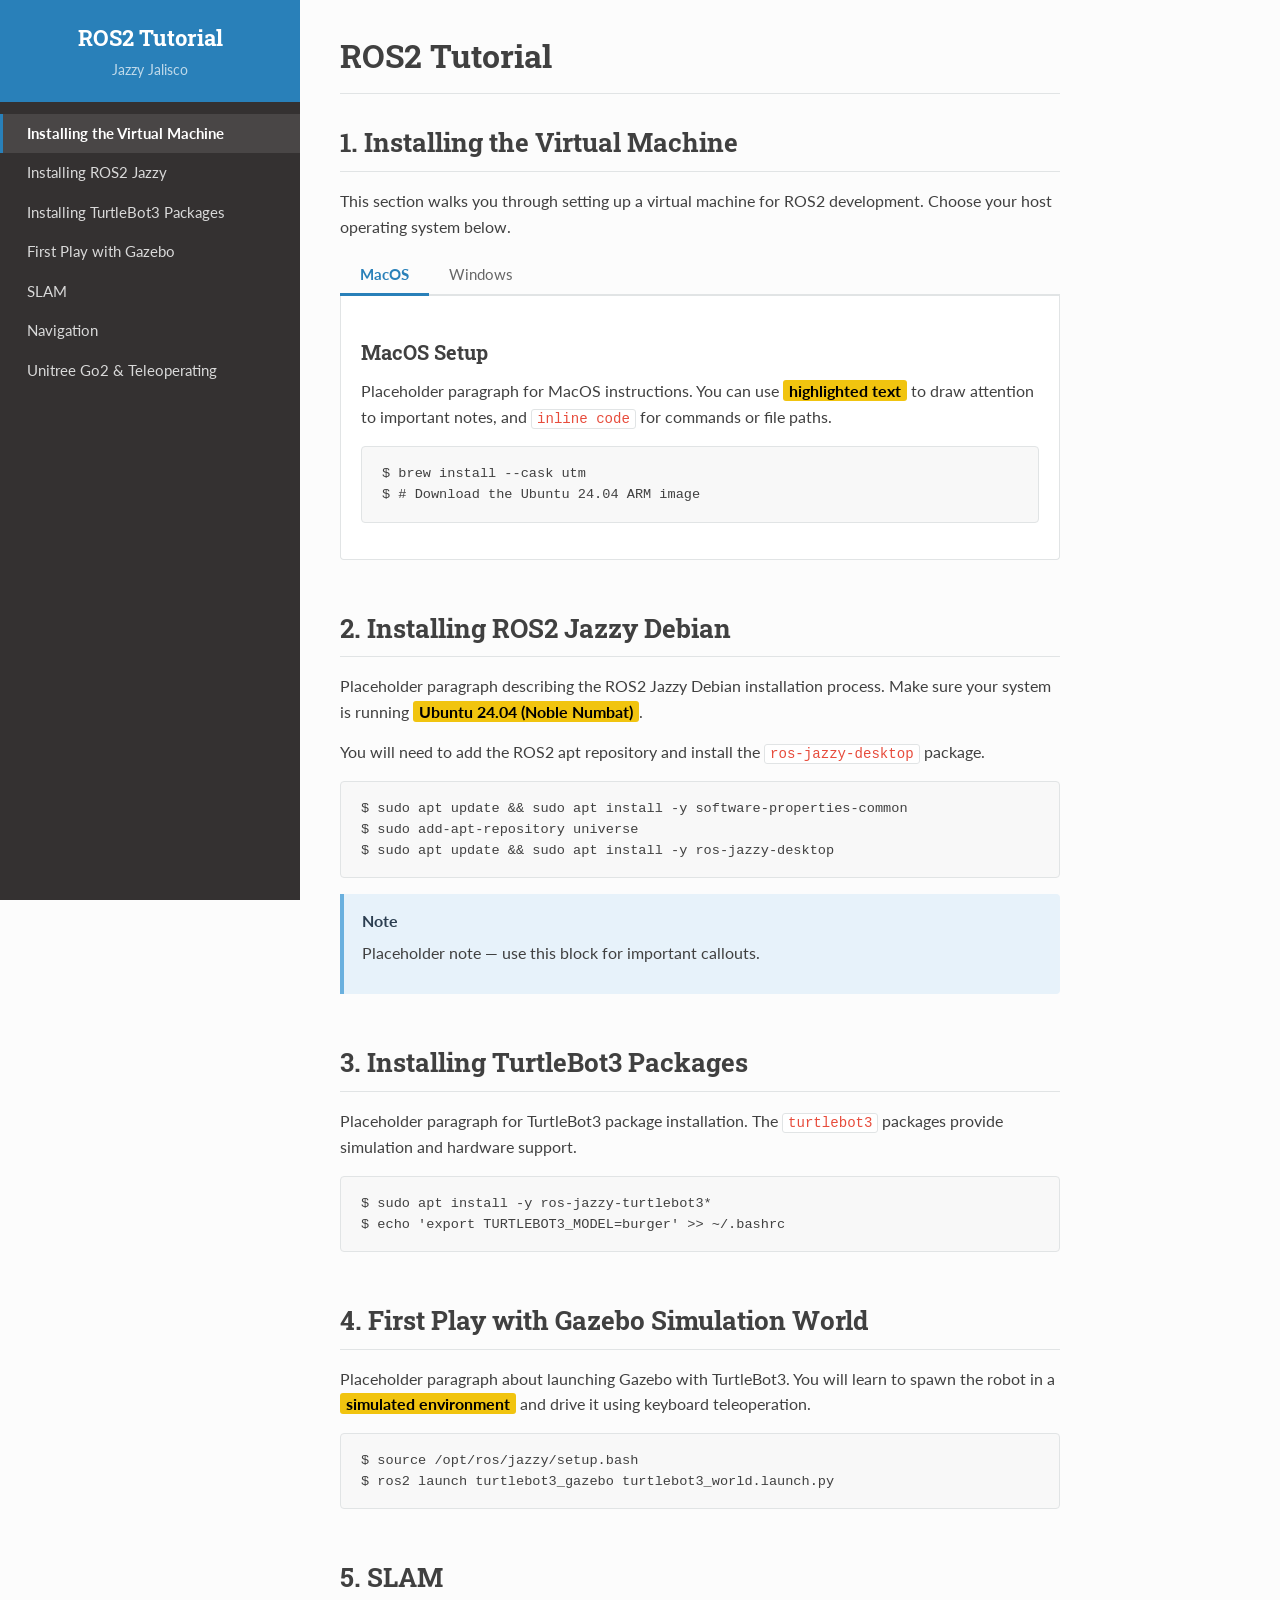
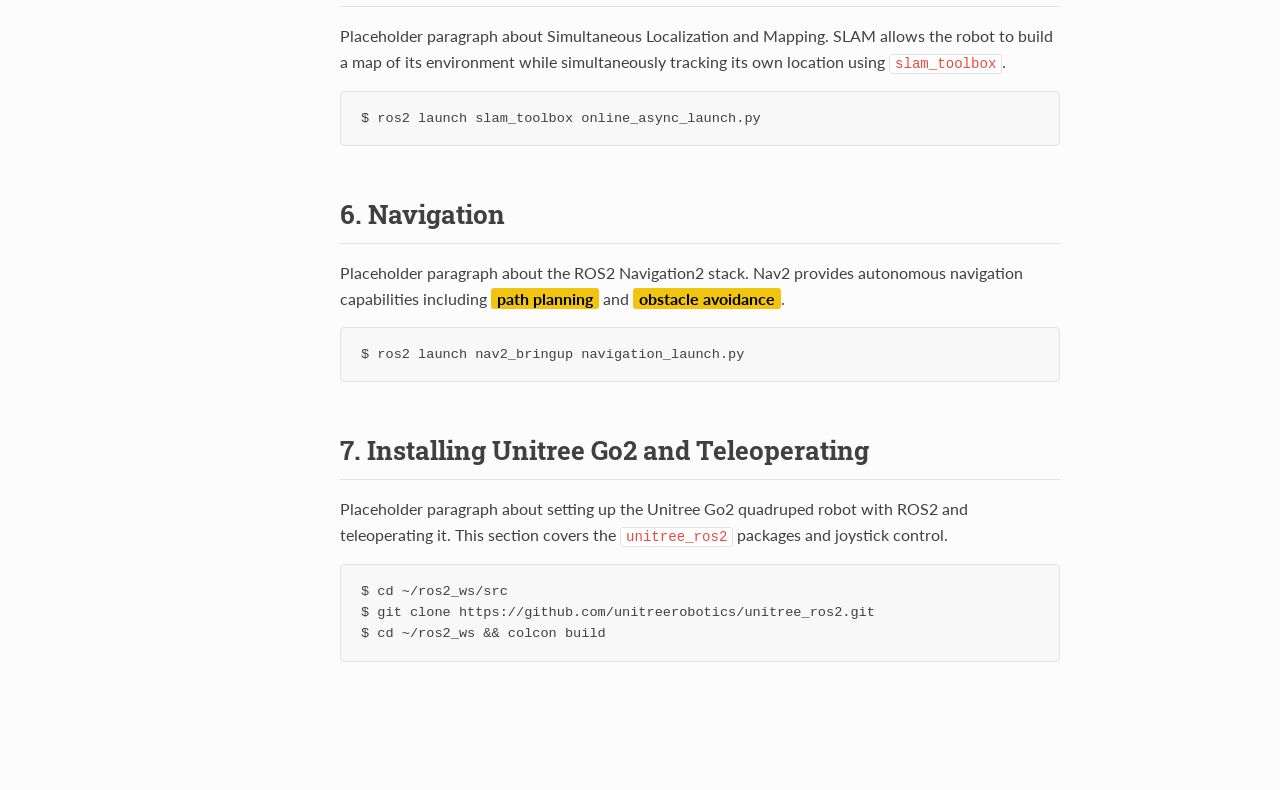
==== index.html @ e587df58 "Add ROS2 tutorial HTML template with RTD theme Standalone GitHub Pages site replicating the Sphinx R" ====
<!DOCTYPE html>
<html lang="en">
<head>
<meta charset="utf-8">
<meta name="viewport" content="width=device-width, initial-scale=1.0">
<title>ROS2 Tutorial</title>
<link href="https://fonts.googleapis.com/css2?family=Lato:wght@400;700&family=Roboto+Slab:wght@400;700&display=swap" rel="stylesheet">
<style>
/* ── Reset ── */
*, *::before, *::after { box-sizing: border-box; margin: 0; padding: 0; }

/* ── Root variables ── */
:root {
  --sidebar-width: 300px;
  --sidebar-bg: #343131;
  --nav-header-bg: #2980b9;
  --content-bg: #fcfcfc;
  --text-color: #404040;
  --heading-color: #404040;
  --link-color: #2980b9;
  --link-hover: #3091d1;
  --inline-code-color: #e74c3c;
  --code-bg: #f8f8f8;
  --code-border: #e1e4e5;
  --highlight-bg: #f1c40f;
  --highlight-text: #000;
  --admonition-bg: #e7f2fa;
  --admonition-border: #6ab0de;
  --tab-active: #2980b9;
  --tab-inactive-bg: #e0e0e0;
  --font-body: 'Lato', sans-serif;
  --font-heading: 'Roboto Slab', serif;
}

body {
  font-family: var(--font-body);
  font-size: 16px;
  line-height: 1.6;
  color: var(--text-color);
  background: var(--content-bg);
}

/* ── Sidebar ── */
.sidebar {
  position: fixed;
  top: 0;
  left: 0;
  width: var(--sidebar-width);
  height: 100vh;
  background: var(--sidebar-bg);
  overflow-y: auto;
  z-index: 100;
  transition: transform 0.3s ease;
}
.sidebar-header {
  background: var(--nav-header-bg);
  padding: 20px;
  text-align: center;
}
.sidebar-header h1 {
  font-family: var(--font-heading);
  font-size: 1.4em;
  color: #fff;
  margin: 0;
}
.sidebar-header p {
  color: rgba(255,255,255,0.7);
  font-size: 0.85em;
  margin-top: 4px;
}
.sidebar-nav {
  padding: 12px 0;
}
.sidebar-nav a {
  display: block;
  padding: 8px 24px;
  color: #d9d9d9;
  text-decoration: none;
  font-size: 0.92em;
  border-left: 3px solid transparent;
  transition: background 0.15s, border-color 0.15s;
}
.sidebar-nav a:hover {
  background: rgba(255,255,255,0.05);
  color: #fff;
}
.sidebar-nav a.active {
  background: rgba(255,255,255,0.1);
  border-left-color: var(--nav-header-bg);
  color: #fff;
  font-weight: 700;
}

/* ── Mobile hamburger ── */
.menu-toggle {
  display: none;
  position: fixed;
  top: 12px;
  left: 12px;
  z-index: 200;
  background: var(--nav-header-bg);
  color: #fff;
  border: none;
  border-radius: 4px;
  padding: 8px 12px;
  font-size: 1.2em;
  cursor: pointer;
}
.overlay {
  display: none;
  position: fixed;
  inset: 0;
  background: rgba(0,0,0,0.5);
  z-index: 90;
}

/* ── Main content ── */
.main {
  margin-left: var(--sidebar-width);
  max-width: 800px;
  padding: 30px 40px 80px;
}
.main > .page-title {
  font-family: var(--font-heading);
  font-size: 2em;
  color: var(--heading-color);
  border-bottom: 1px solid #e1e4e5;
  padding-bottom: 12px;
  margin-bottom: 28px;
}

/* ── Section ── */
.section {
  margin-bottom: 48px;
}
.section h2 {
  font-family: var(--font-heading);
  font-size: 1.6em;
  color: var(--heading-color);
  border-bottom: 1px solid #e1e4e5;
  padding-bottom: 8px;
  margin-bottom: 16px;
}
.section h3 {
  font-family: var(--font-heading);
  font-size: 1.25em;
  color: var(--heading-color);
  margin: 20px 0 10px;
}
.section p {
  margin-bottom: 14px;
}

/* ── Inline code ── */
code {
  background: #fff;
  border: 1px solid var(--code-border);
  border-radius: 3px;
  padding: 1px 5px;
  font-size: 0.88em;
  color: var(--inline-code-color);
  font-family: 'SFMono-Regular', Consolas, 'Liberation Mono', Menlo, monospace;
}

/* ── Inline highlight ── */
.highlight-text {
  background: var(--highlight-bg);
  color: var(--highlight-text);
  padding: 1px 6px;
  border-radius: 3px;
  font-weight: 700;
}

/* ── Code block ── */
.code-block-wrapper {
  position: relative;
  margin: 16px 0;
}
.code-block-wrapper pre {
  background: var(--code-bg);
  border: 1px solid var(--code-border);
  border-radius: 4px;
  padding: 16px 20px;
  overflow-x: auto;
  font-family: 'SFMono-Regular', Consolas, 'Liberation Mono', Menlo, monospace;
  font-size: 0.85em;
  line-height: 1.55;
  color: var(--text-color);
}
.code-block-wrapper pre code {
  background: none;
  border: none;
  padding: 0;
  color: inherit;
  font-size: inherit;
}
.copy-btn {
  position: absolute;
  top: 8px;
  right: 8px;
  background: #e1e4e5;
  border: none;
  border-radius: 3px;
  padding: 4px 10px;
  font-size: 0.78em;
  color: #555;
  cursor: pointer;
  opacity: 0;
  transition: opacity 0.2s;
}
.code-block-wrapper:hover .copy-btn {
  opacity: 1;
}
.copy-btn:hover {
  background: #d1d4d5;
}
.copy-btn.copied {
  background: #27ae60;
  color: #fff;
}

/* ── Tabs (Section 1) ── */
.tabs {
  margin: 16px 0;
}
.tab-buttons {
  display: flex;
  border-bottom: 2px solid #e1e4e5;
  margin-bottom: 0;
}
.tab-btn {
  padding: 10px 20px;
  border: none;
  background: none;
  font-family: var(--font-body);
  font-size: 0.95em;
  color: #666;
  cursor: pointer;
  border-bottom: 3px solid transparent;
  margin-bottom: -2px;
  transition: color 0.15s, border-color 0.15s;
}
.tab-btn:hover {
  color: var(--text-color);
}
.tab-btn.active {
  color: var(--tab-active);
  border-bottom-color: var(--tab-active);
  font-weight: 700;
}
.tab-content {
  display: none;
  border: 1px solid #e1e4e5;
  border-top: none;
  padding: 20px;
  background: #fff;
  border-radius: 0 0 4px 4px;
}
.tab-content.active {
  display: block;
}

/* ── Admonition / Note ── */
.admonition {
  background: var(--admonition-bg);
  border-left: 4px solid var(--admonition-border);
  padding: 14px 18px;
  margin: 16px 0;
  border-radius: 0 4px 4px 0;
}
.admonition .admonition-title {
  font-weight: 700;
  margin-bottom: 6px;
  color: #2c3e50;
}

/* ── Links ── */
a {
  color: var(--link-color);
  text-decoration: none;
}
a:hover {
  color: var(--link-hover);
  text-decoration: underline;
}

/* ── Lists ── */
.section ul, .section ol {
  margin: 0 0 14px 24px;
}
.section li {
  margin-bottom: 6px;
}

/* ── Responsive ── */
@media (max-width: 768px) {
  .sidebar {
    transform: translateX(-100%);
  }
  .sidebar.open {
    transform: translateX(0);
  }
  .main {
    margin-left: 0;
    padding: 60px 20px 60px;
  }
  .menu-toggle {
    display: block;
  }
  .overlay.open {
    display: block;
  }
}
</style>
</head>
<body>

<!-- Mobile hamburger -->
<button class="menu-toggle" id="menuToggle" aria-label="Toggle navigation">&#9776;</button>
<div class="overlay" id="overlay"></div>

<!-- Sidebar -->
<nav class="sidebar" id="sidebar">
  <div class="sidebar-header">
    <h1>ROS2 Tutorial</h1>
    <p>Jazzy Jalisco</p>
  </div>
  <div class="sidebar-nav" id="sidebarNav">
    <a href="#installing-vm">Installing the Virtual Machine</a>
    <a href="#installing-ros2">Installing ROS2 Jazzy</a>
    <a href="#installing-turtlebot3">Installing TurtleBot3 Packages</a>
    <a href="#gazebo">First Play with Gazebo</a>
    <a href="#slam">SLAM</a>
    <a href="#navigation">Navigation</a>
    <a href="#unitree-go2">Unitree Go2 &amp; Teleoperating</a>
  </div>
</nav>

<!-- Main content -->
<div class="main">
  <h1 class="page-title">ROS2 Tutorial</h1>

  <!-- ════════════════════════════════════════════ -->
  <!-- Section 1: Installing the Virtual Machine    -->
  <!-- ════════════════════════════════════════════ -->
  <div class="section" id="installing-vm">
    <h2>1. Installing the Virtual Machine</h2>
    <p>
      This section walks you through setting up a virtual machine for ROS2 development.
      Choose your host operating system below.
    </p>

    <div class="tabs">
      <div class="tab-buttons">
        <button class="tab-btn active" data-tab="macos">MacOS</button>
        <button class="tab-btn" data-tab="windows">Windows</button>
      </div>
      <div class="tab-content active" id="tab-macos">
        <h3>MacOS Setup</h3>
        <p>
          Placeholder paragraph for MacOS instructions. You can use
          <span class="highlight-text">highlighted text</span> to draw attention to important notes,
          and <code>inline code</code> for commands or file paths.
        </p>
        <div class="code-block-wrapper">
          <button class="copy-btn">Copy</button>
          <pre><code>$ brew install --cask utm
$ # Download the Ubuntu 24.04 ARM image</code></pre>
        </div>
      </div>
      <div class="tab-content" id="tab-windows">
        <h3>Windows Setup</h3>
        <p>
          Placeholder paragraph for Windows instructions. Use
          <span class="highlight-text">highlighted text</span> for key points,
          and <code>inline code</code> for paths like <code>C:\Users\</code>.
        </p>
        <div class="code-block-wrapper">
          <button class="copy-btn">Copy</button>
          <pre><code>$ wsl --install -d Ubuntu-24.04
$ # WSL will restart your machine</code></pre>
        </div>
      </div>
    </div>
  </div>

  <!-- ════════════════════════════════════════════ -->
  <!-- Section 2: Installing ROS2 Jazzy Debian      -->
  <!-- ════════════════════════════════════════════ -->
  <div class="section" id="installing-ros2">
    <h2>2. Installing ROS2 Jazzy Debian</h2>
    <p>
      Placeholder paragraph describing the ROS2 Jazzy Debian installation process.
      Make sure your system is running <span class="highlight-text">Ubuntu 24.04 (Noble Numbat)</span>.
    </p>
    <p>
      You will need to add the ROS2 apt repository and install the <code>ros-jazzy-desktop</code> package.
    </p>
    <div class="code-block-wrapper">
      <button class="copy-btn">Copy</button>
      <pre><code>$ sudo apt update &amp;&amp; sudo apt install -y software-properties-common
$ sudo add-apt-repository universe
$ sudo apt update &amp;&amp; sudo apt install -y ros-jazzy-desktop</code></pre>
    </div>
    <div class="admonition">
      <div class="admonition-title">Note</div>
      <p>Placeholder note — use this block for important callouts.</p>
    </div>
  </div>

  <!-- ════════════════════════════════════════════ -->
  <!-- Section 3: Installing TurtleBot3 Packages    -->
  <!-- ════════════════════════════════════════════ -->
  <div class="section" id="installing-turtlebot3">
    <h2>3. Installing TurtleBot3 Packages</h2>
    <p>
      Placeholder paragraph for TurtleBot3 package installation.
      The <code>turtlebot3</code> packages provide simulation and hardware support.
    </p>
    <div class="code-block-wrapper">
      <button class="copy-btn">Copy</button>
      <pre><code>$ sudo apt install -y ros-jazzy-turtlebot3*
$ echo 'export TURTLEBOT3_MODEL=burger' &gt;&gt; ~/.bashrc</code></pre>
    </div>
  </div>

  <!-- ════════════════════════════════════════════ -->
  <!-- Section 4: First Play with Gazebo            -->
  <!-- ════════════════════════════════════════════ -->
  <div class="section" id="gazebo">
    <h2>4. First Play with Gazebo Simulation World</h2>
    <p>
      Placeholder paragraph about launching Gazebo with TurtleBot3.
      You will learn to spawn the robot in a <span class="highlight-text">simulated environment</span>
      and drive it using keyboard teleoperation.
    </p>
    <div class="code-block-wrapper">
      <button class="copy-btn">Copy</button>
      <pre><code>$ source /opt/ros/jazzy/setup.bash
$ ros2 launch turtlebot3_gazebo turtlebot3_world.launch.py</code></pre>
    </div>
  </div>

  <!-- ════════════════════════════════════════════ -->
  <!-- Section 5: SLAM                              -->
  <!-- ════════════════════════════════════════════ -->
  <div class="section" id="slam">
    <h2>5. SLAM</h2>
    <p>
      Placeholder paragraph about Simultaneous Localization and Mapping.
      SLAM allows the robot to build a map of its environment while
      simultaneously tracking its own location using <code>slam_toolbox</code>.
    </p>
    <div class="code-block-wrapper">
      <button class="copy-btn">Copy</button>
      <pre><code>$ ros2 launch slam_toolbox online_async_launch.py</code></pre>
    </div>
  </div>

  <!-- ════════════════════════════════════════════ -->
  <!-- Section 6: Navigation                        -->
  <!-- ════════════════════════════════════════════ -->
  <div class="section" id="navigation">
    <h2>6. Navigation</h2>
    <p>
      Placeholder paragraph about the ROS2 Navigation2 stack.
      Nav2 provides autonomous navigation capabilities including
      <span class="highlight-text">path planning</span> and <span class="highlight-text">obstacle avoidance</span>.
    </p>
    <div class="code-block-wrapper">
      <button class="copy-btn">Copy</button>
      <pre><code>$ ros2 launch nav2_bringup navigation_launch.py</code></pre>
    </div>
  </div>

  <!-- ════════════════════════════════════════════ -->
  <!-- Section 7: Unitree Go2 & Teleoperating       -->
  <!-- ════════════════════════════════════════════ -->
  <div class="section" id="unitree-go2">
    <h2>7. Installing Unitree Go2 and Teleoperating</h2>
    <p>
      Placeholder paragraph about setting up the Unitree Go2 quadruped robot
      with ROS2 and teleoperating it. This section covers the
      <code>unitree_ros2</code> packages and joystick control.
    </p>
    <div class="code-block-wrapper">
      <button class="copy-btn">Copy</button>
      <pre><code>$ cd ~/ros2_ws/src
$ git clone https://github.com/unitreerobotics/unitree_ros2.git
$ cd ~/ros2_ws &amp;&amp; colcon build</code></pre>
    </div>
  </div>

</div><!-- /.main -->

<script>
// ── Tab switching ──
document.querySelectorAll('.tab-btn').forEach(btn => {
  btn.addEventListener('click', () => {
    const tabs = btn.closest('.tabs');
    tabs.querySelectorAll('.tab-btn').forEach(b => b.classList.remove('active'));
    tabs.querySelectorAll('.tab-content').forEach(c => c.classList.remove('active'));
    btn.classList.add('active');
    tabs.querySelector('#tab-' + btn.dataset.tab).classList.add('active');
  });
});

// ── Copy button (strips leading "$ ") ──
document.querySelectorAll('.copy-btn').forEach(btn => {
  btn.addEventListener('click', () => {
    const code = btn.nextElementSibling.textContent;
    const cleaned = code.split('\n').map(line => {
      return line.replace(/^\$\s?/, '');
    }).join('\n').trim();
    navigator.clipboard.writeText(cleaned).then(() => {
      btn.textContent = 'Copied!';
      btn.classList.add('copied');
      setTimeout(() => {
        btn.textContent = 'Copy';
        btn.classList.remove('copied');
      }, 2000);
    });
  });
});

// ── Mobile menu toggle ──
const menuToggle = document.getElementById('menuToggle');
const sidebar = document.getElementById('sidebar');
const overlay = document.getElementById('overlay');
menuToggle.addEventListener('click', () => {
  sidebar.classList.toggle('open');
  overlay.classList.toggle('open');
});
overlay.addEventListener('click', () => {
  sidebar.classList.remove('open');
  overlay.classList.remove('open');
});

// ── Active sidebar link on scroll ──
const sections = document.querySelectorAll('.section');
const navLinks = document.querySelectorAll('.sidebar-nav a');

const observer = new IntersectionObserver(entries => {
  entries.forEach(entry => {
    if (entry.isIntersecting) {
      navLinks.forEach(link => link.classList.remove('active'));
      const active = document.querySelector('.sidebar-nav a[href="#' + entry.target.id + '"]');
      if (active) active.classList.add('active');
    }
  });
}, { rootMargin: '-20% 0px -70% 0px' });

sections.forEach(s => observer.observe(s));
</script>
</body>
</html>
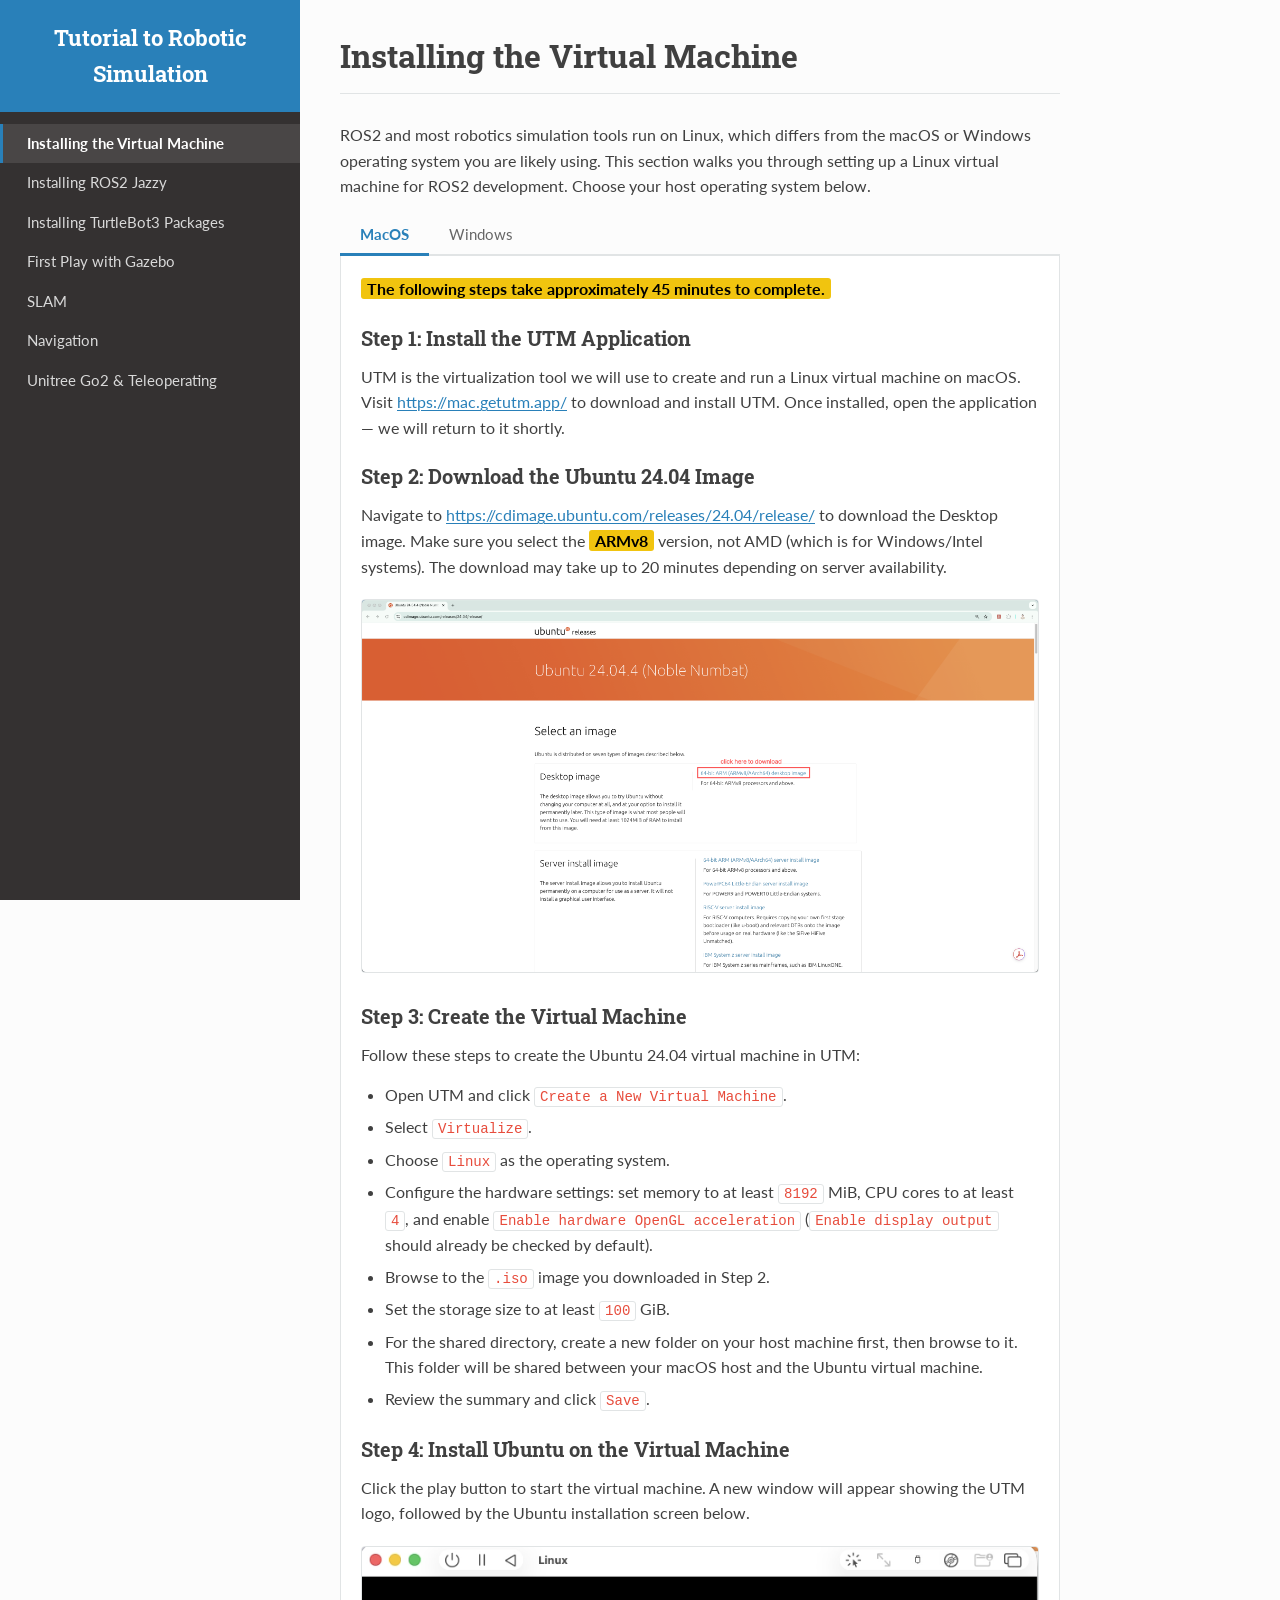
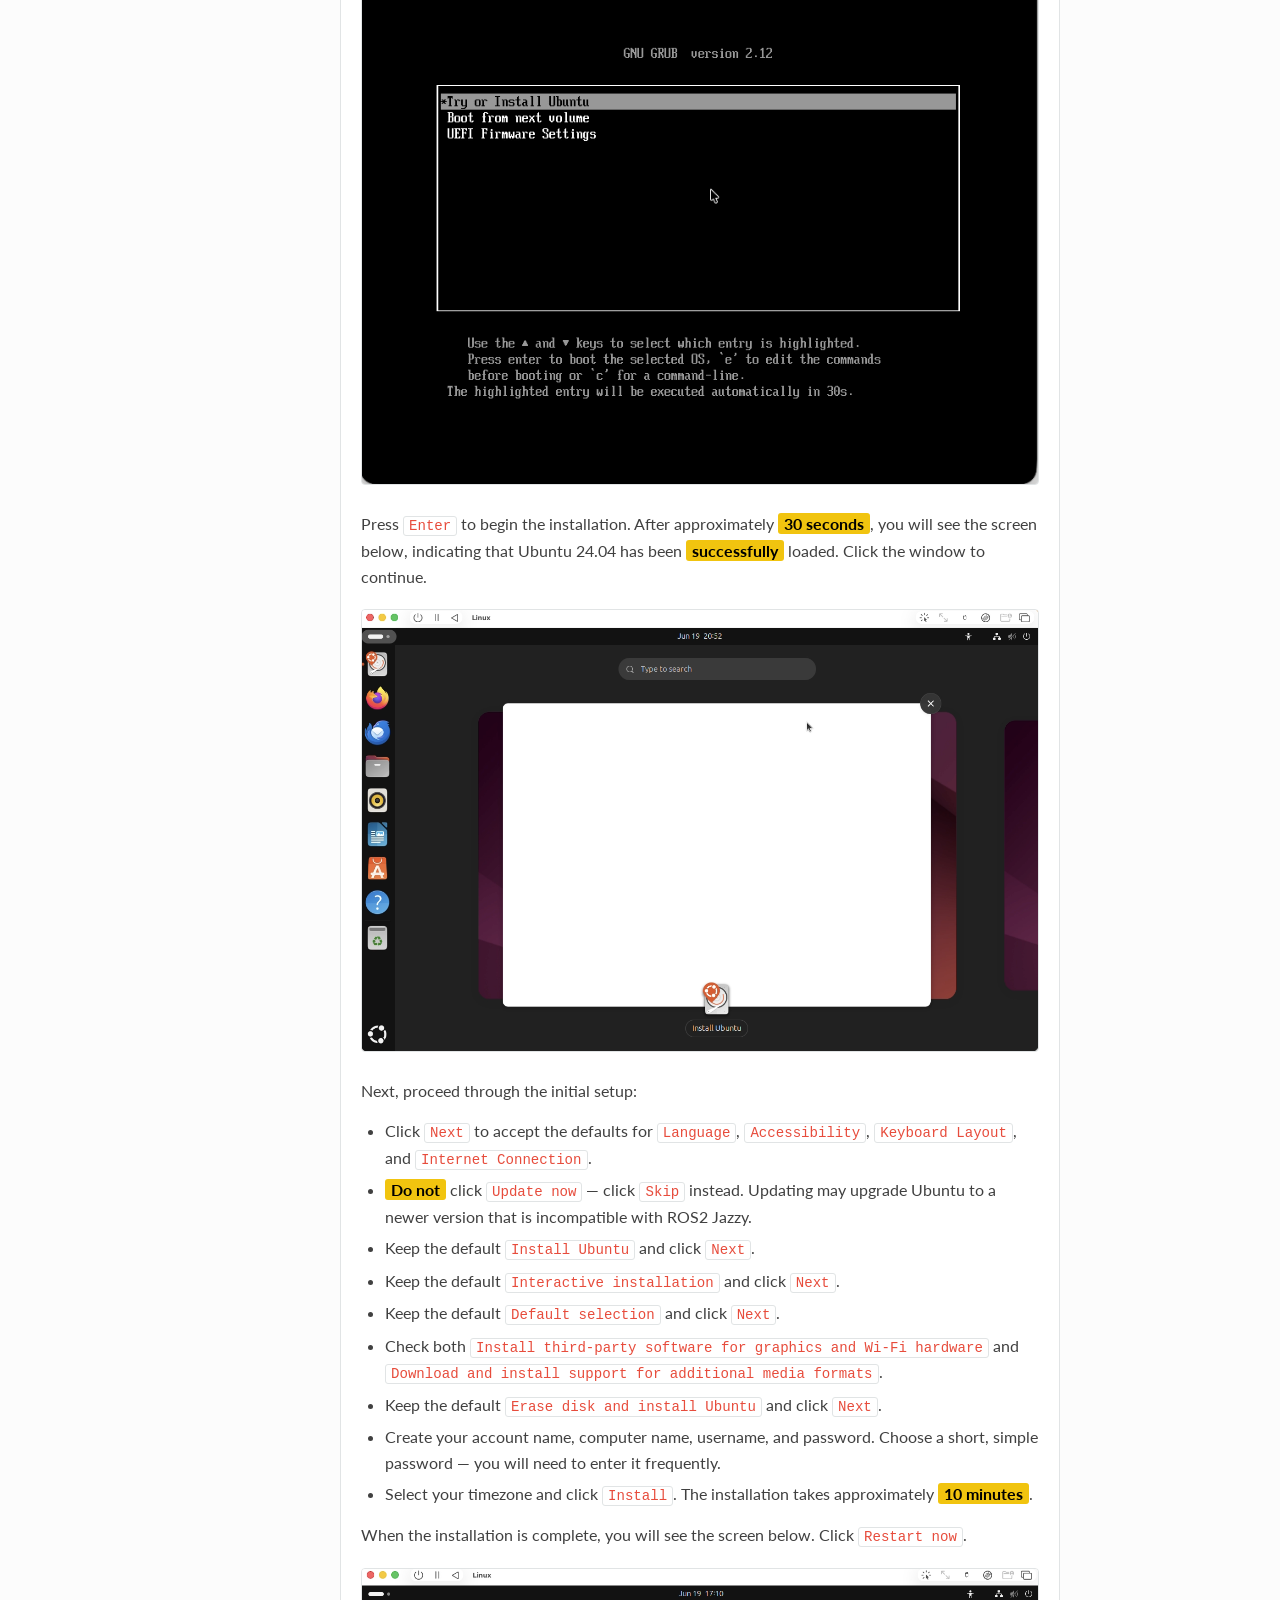
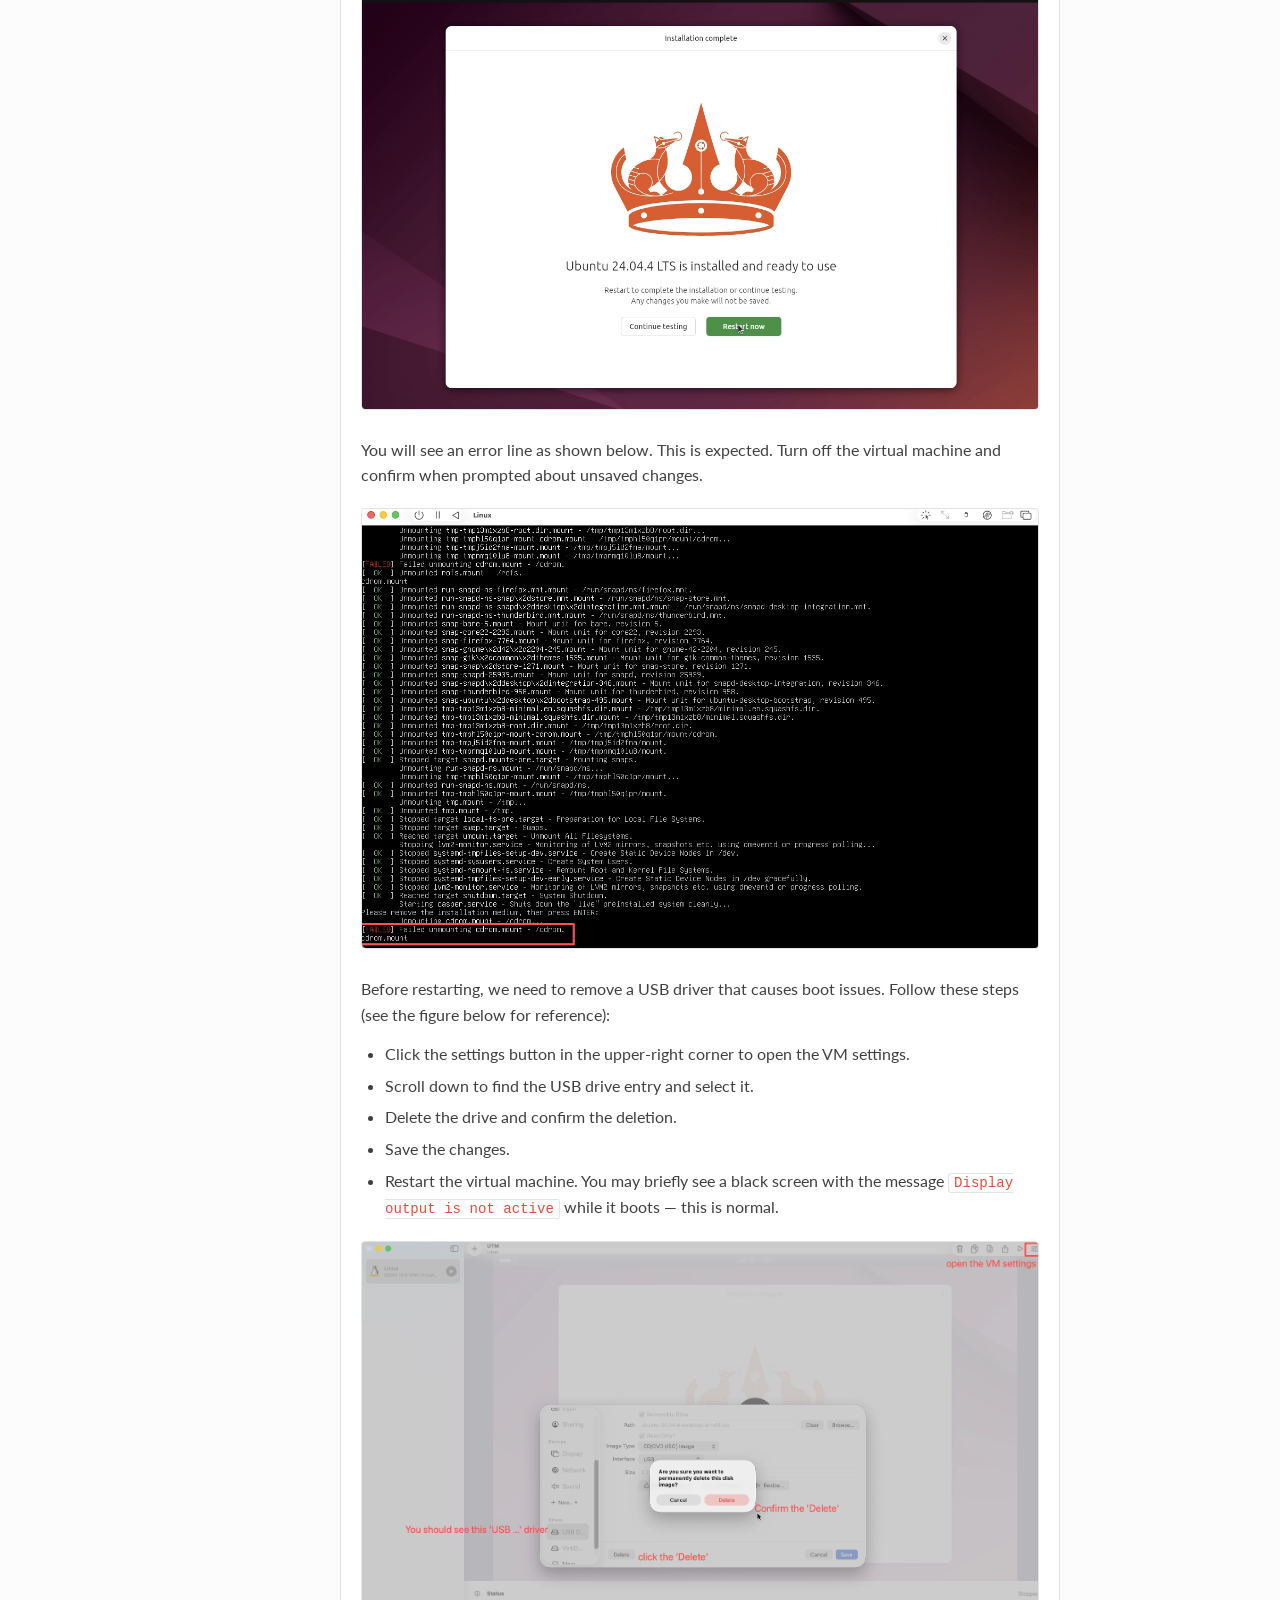
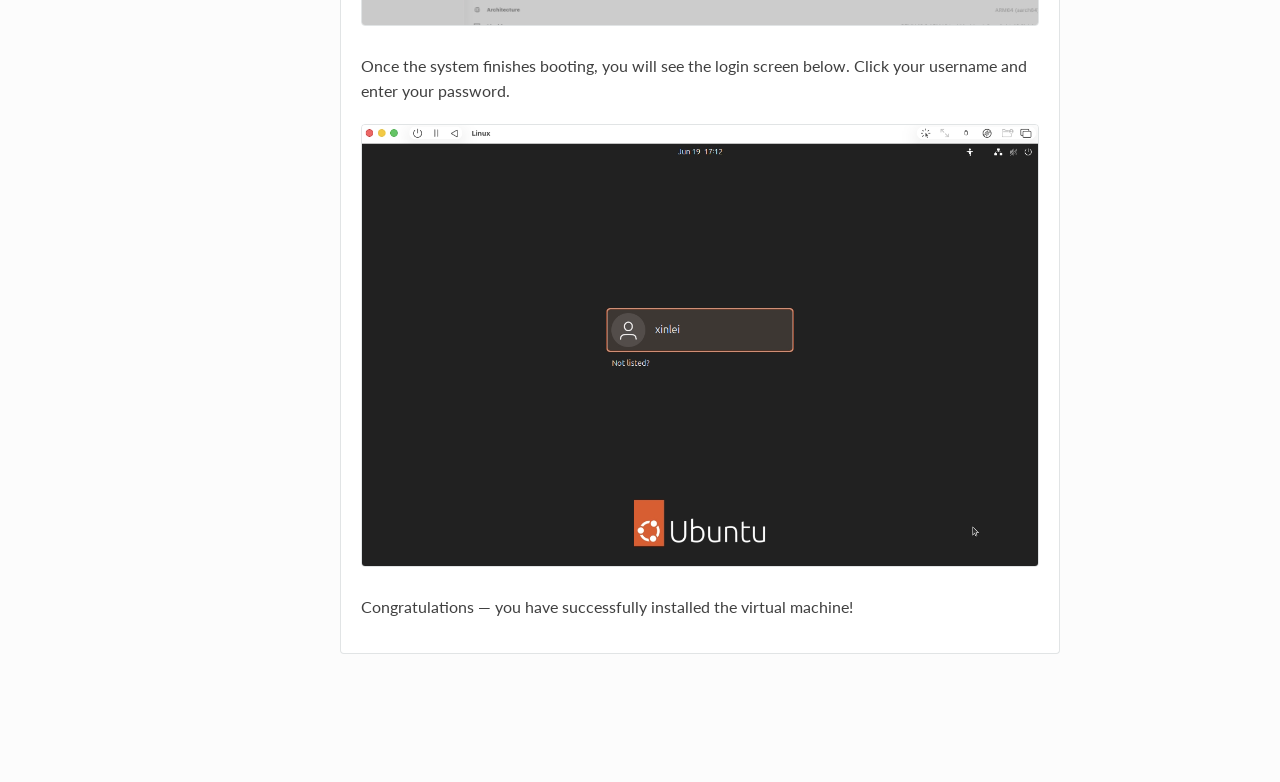
==== commit 6440701e: "Populate Section 1 MacOS tab with VM installation guide Add step-by-step Ubuntu 24.04 VM setup instr" ====
--- a/index.html
+++ b/index.html
@@ -3,7 +3,7 @@
 <head>
 <meta charset="utf-8">
 <meta name="viewport" content="width=device-width, initial-scale=1.0">
-<title>ROS2 Tutorial</title>
+<title>Tutorial to Robotic Simulation</title>
 <link href="https://fonts.googleapis.com/css2?family=Lato:wght@400;700&family=Roboto+Slab:wght@400;700&display=swap" rel="stylesheet">
 <style>
 /* ── Reset ── */
@@ -131,7 +131,11 @@
 
 /* ── Section ── */
 .section {
+  display: none;
   margin-bottom: 48px;
+}
+.section.active {
+  display: block;
 }
 .section h2 {
   font-family: var(--font-heading);
@@ -282,6 +286,34 @@
 a:hover {
   color: var(--link-hover);
   text-decoration: underline;
+}
+
+/* ── Inline link (clickable reference) ── */
+a.inline-link {
+  color: var(--link-color);
+  text-decoration: underline;
+  text-underline-offset: 2px;
+}
+a.inline-link:hover {
+  color: var(--link-hover);
+}
+
+/* ── Figure block ── */
+.figure {
+  margin: 20px 0;
+  text-align: center;
+}
+.figure img {
+  max-width: 100%;
+  height: auto;
+  border: 1px solid var(--code-border);
+  border-radius: 4px;
+}
+.figure .caption {
+  margin-top: 8px;
+  font-size: 0.9em;
+  color: #666;
+  font-style: italic;
 }
 
 /* ── Lists ── */
@@ -322,11 +354,11 @@
 <!-- Sidebar -->
 <nav class="sidebar" id="sidebar">
   <div class="sidebar-header">
-    <h1>ROS2 Tutorial</h1>
-    <p>Jazzy Jalisco</p>
+    <h1>Tutorial to Robotic Simulation</h1>
+    <!-- <p>Jazzy Jalisco</p> -->
   </div>
   <div class="sidebar-nav" id="sidebarNav">
-    <a href="#installing-vm">Installing the Virtual Machine</a>
+    <a href="#installing-vm" class="active">Installing the Virtual Machine</a>
     <a href="#installing-ros2">Installing ROS2 Jazzy</a>
     <a href="#installing-turtlebot3">Installing TurtleBot3 Packages</a>
     <a href="#gazebo">First Play with Gazebo</a>
@@ -338,16 +370,14 @@
 
 <!-- Main content -->
 <div class="main">
-  <h1 class="page-title">ROS2 Tutorial</h1>
+  <h1 class="page-title">Installing the Virtual Machine</h1>
 
   <!-- ════════════════════════════════════════════ -->
   <!-- Section 1: Installing the Virtual Machine    -->
   <!-- ════════════════════════════════════════════ -->
-  <div class="section" id="installing-vm">
-    <h2>1. Installing the Virtual Machine</h2>
-    <p>
-      This section walks you through setting up a virtual machine for ROS2 development.
-      Choose your host operating system below.
+  <div class="section active" id="installing-vm">
+    <p>
+      ROS2 and most robotics simulation tools run on Linux, which differs from the macOS or Windows operating system you are likely using. This section walks you through setting up a Linux virtual machine for ROS2 development. Choose your host operating system below.
     </p>
 
     <div class="tabs">
@@ -356,17 +386,95 @@
         <button class="tab-btn" data-tab="windows">Windows</button>
       </div>
       <div class="tab-content active" id="tab-macos">
-        <h3>MacOS Setup</h3>
-        <p>
-          Placeholder paragraph for MacOS instructions. You can use
-          <span class="highlight-text">highlighted text</span> to draw attention to important notes,
-          and <code>inline code</code> for commands or file paths.
-        </p>
-        <div class="code-block-wrapper">
-          <button class="copy-btn">Copy</button>
-          <pre><code>$ brew install --cask utm
-$ # Download the Ubuntu 24.04 ARM image</code></pre>
-        </div>
+        <p><span class="highlight-text">The following steps take approximately 45 minutes to complete.</span></p>
+        <h3>Step 1: Install the UTM Application</h3>
+        <p>
+          UTM is the virtualization tool we will use to create and run a Linux virtual machine on macOS. Visit <a class="inline-link" href="https://mac.getutm.app/" target="_blank">https://mac.getutm.app/</a> to download and install UTM. Once installed, open the application — we will return to it shortly.
+        </p>
+        <h3>Step 2: Download the Ubuntu 24.04 Image</h3>
+        <p>
+          Navigate to <a class="inline-link" href="https://cdimage.ubuntu.com/releases/24.04/release/" target="_blank">https://cdimage.ubuntu.com/releases/24.04/release/</a> to download the Desktop image. Make sure you select the <span class="highlight-text">ARMv8</span> version, not AMD (which is for Windows/Intel systems). The download may take up to 20 minutes depending on server availability.
+        </p>
+        <div class="figure">
+          <img src="Figures/Mac_Ubuntu2404.png">
+          <!-- <div class="caption">Figure 1: Ubuntu 24.04 running on MacOS via UTM</div> -->
+        </div>
+        <h3>Step 3: Create the Virtual Machine</h3>
+        <p>
+          Follow these steps to create the Ubuntu 24.04 virtual machine in UTM:
+        </p>
+        <ul>
+          <li>Open UTM and click <code>Create a New Virtual Machine</code>.</li>
+          <li>Select <code>Virtualize</code>.</li>
+          <li>Choose <code>Linux</code> as the operating system.</li>
+          <li>Configure the hardware settings: set memory to at least <code>8192</code> MiB, CPU cores to at least <code>4</code>, and enable <code>Enable hardware OpenGL acceleration</code> (<code>Enable display output</code> should already be checked by default).</li>
+          <li>Browse to the <code>.iso</code> image you downloaded in Step 2.</li>
+          <li>Set the storage size to at least <code>100</code> GiB.</li>
+          <li>For the shared directory, create a new folder on your host machine first, then browse to it. This folder will be shared between your macOS host and the Ubuntu virtual machine.</li>
+          <li>Review the summary and click <code>Save</code>.</li>
+        </ul>
+        <h3>Step 4: Install Ubuntu on the Virtual Machine</h3>
+        <p>
+            Click the play button to start the virtual machine. A new window will appear showing the UTM logo, followed by the Ubuntu installation screen below.
+        </p>
+        <div class="figure">
+          <img src="Figures/Ubuntu2.png">
+        </div>
+        <p>
+            Press <code>Enter</code> to begin the installation. After approximately <span class="highlight-text">30 seconds</span>, you will see the screen below, indicating that Ubuntu 24.04 has been <span class="highlight-text">successfully</span> loaded. Click the window to continue.
+        </p>
+        <div class="figure">
+          <img src="Figures/Ubuntu3.png">
+        </div>
+        <p>
+            Next, proceed through the initial setup:
+        </p>
+        <ul>
+          <li>Click <code>Next</code> to accept the defaults for <code>Language</code>, <code>Accessibility</code>, <code>Keyboard Layout</code>, and <code>Internet Connection</code>.</li>
+          <li><span class="highlight-text">Do not</span> click <code>Update now</code> — click <code>Skip</code> instead. Updating may upgrade Ubuntu to a newer version that is incompatible with ROS2 Jazzy.</li>
+          <li>Keep the default <code>Install Ubuntu</code> and click <code>Next</code>.</li>
+          <li>Keep the default <code>Interactive installation</code> and click <code>Next</code>.</li>
+          <li>Keep the default <code>Default selection</code> and click <code>Next</code>.</li>
+          <li>Check both <code>Install third-party software for graphics and Wi-Fi hardware</code> and <code>Download and install support for additional media formats</code>.</li>
+          <li>Keep the default <code>Erase disk and install Ubuntu</code> and click <code>Next</code>.</li>
+          <li>Create your account name, computer name, username, and password. Choose a short, simple password — you will need to enter it frequently.</li>
+          <li>Select your timezone and click <code>Install</code>. The installation takes approximately <span class="highlight-text">10 minutes</span>.</li>
+        </ul>
+        <p>
+            When the installation is complete, you will see the screen below. Click <code>Restart now</code>.
+        </p>
+        <div class="figure">
+          <img src="Figures/Ubuntu4.png">
+          <!-- <div class="caption">Figure 1: Ubuntu 24.04 running on MacOS via UTM</div> -->
+        </div>
+        <p>
+            You will see an error line as shown below. This is expected. Turn off the virtual machine and confirm when prompted about unsaved changes.
+        </p>
+        <div class="figure">
+          <img src="Figures/Ubuntu5.png">
+        </div>
+        <p>
+            Before restarting, we need to remove a USB driver that causes boot issues. Follow these steps (see the figure below for reference):
+        </p>
+        <ul>
+          <li>Click the settings button in the upper-right corner to open the VM settings.</li>
+          <li>Scroll down to find the USB drive entry and select it.</li>
+          <li>Delete the drive and confirm the deletion.</li>
+          <li>Save the changes.</li>
+          <li>Restart the virtual machine. You may briefly see a black screen with the message <code>Display output is not active</code> while it boots — this is normal.</li>
+        </ul>
+        <div class="figure">
+          <img src="Figures/Ubuntu6.png">
+        </div>
+        <p>
+            Once the system finishes booting, you will see the login screen below. Click your username and enter your password.
+        </p>
+        <div class="figure">
+          <img src="Figures/Ubuntu7.png">
+        </div>
+        <p>
+          Congratulations — you have successfully installed the virtual machine!
+        </p>
       </div>
       <div class="tab-content" id="tab-windows">
         <h3>Windows Setup</h3>
@@ -536,21 +644,28 @@
   overlay.classList.remove('open');
 });
 
-// ── Active sidebar link on scroll ──
+// ── Section switching via sidebar ──
 const sections = document.querySelectorAll('.section');
 const navLinks = document.querySelectorAll('.sidebar-nav a');
 
-const observer = new IntersectionObserver(entries => {
-  entries.forEach(entry => {
-    if (entry.isIntersecting) {
-      navLinks.forEach(link => link.classList.remove('active'));
-      const active = document.querySelector('.sidebar-nav a[href="#' + entry.target.id + '"]');
-      if (active) active.classList.add('active');
-    }
+function showSection(id) {
+  sections.forEach(s => s.classList.remove('active'));
+  navLinks.forEach(a => a.classList.remove('active'));
+  const target = document.getElementById(id);
+  const link = document.querySelector('.sidebar-nav a[href="#' + id + '"]');
+  if (target) target.classList.add('active');
+  if (link) link.classList.add('active');
+  window.scrollTo(0, 0);
+}
+
+navLinks.forEach(link => {
+  link.addEventListener('click', e => {
+    e.preventDefault();
+    showSection(link.getAttribute('href').slice(1));
+    sidebar.classList.remove('open');
+    overlay.classList.remove('open');
   });
-}, { rootMargin: '-20% 0px -70% 0px' });
-
-sections.forEach(s => observer.observe(s));
+});
 </script>
 </body>
 </html>
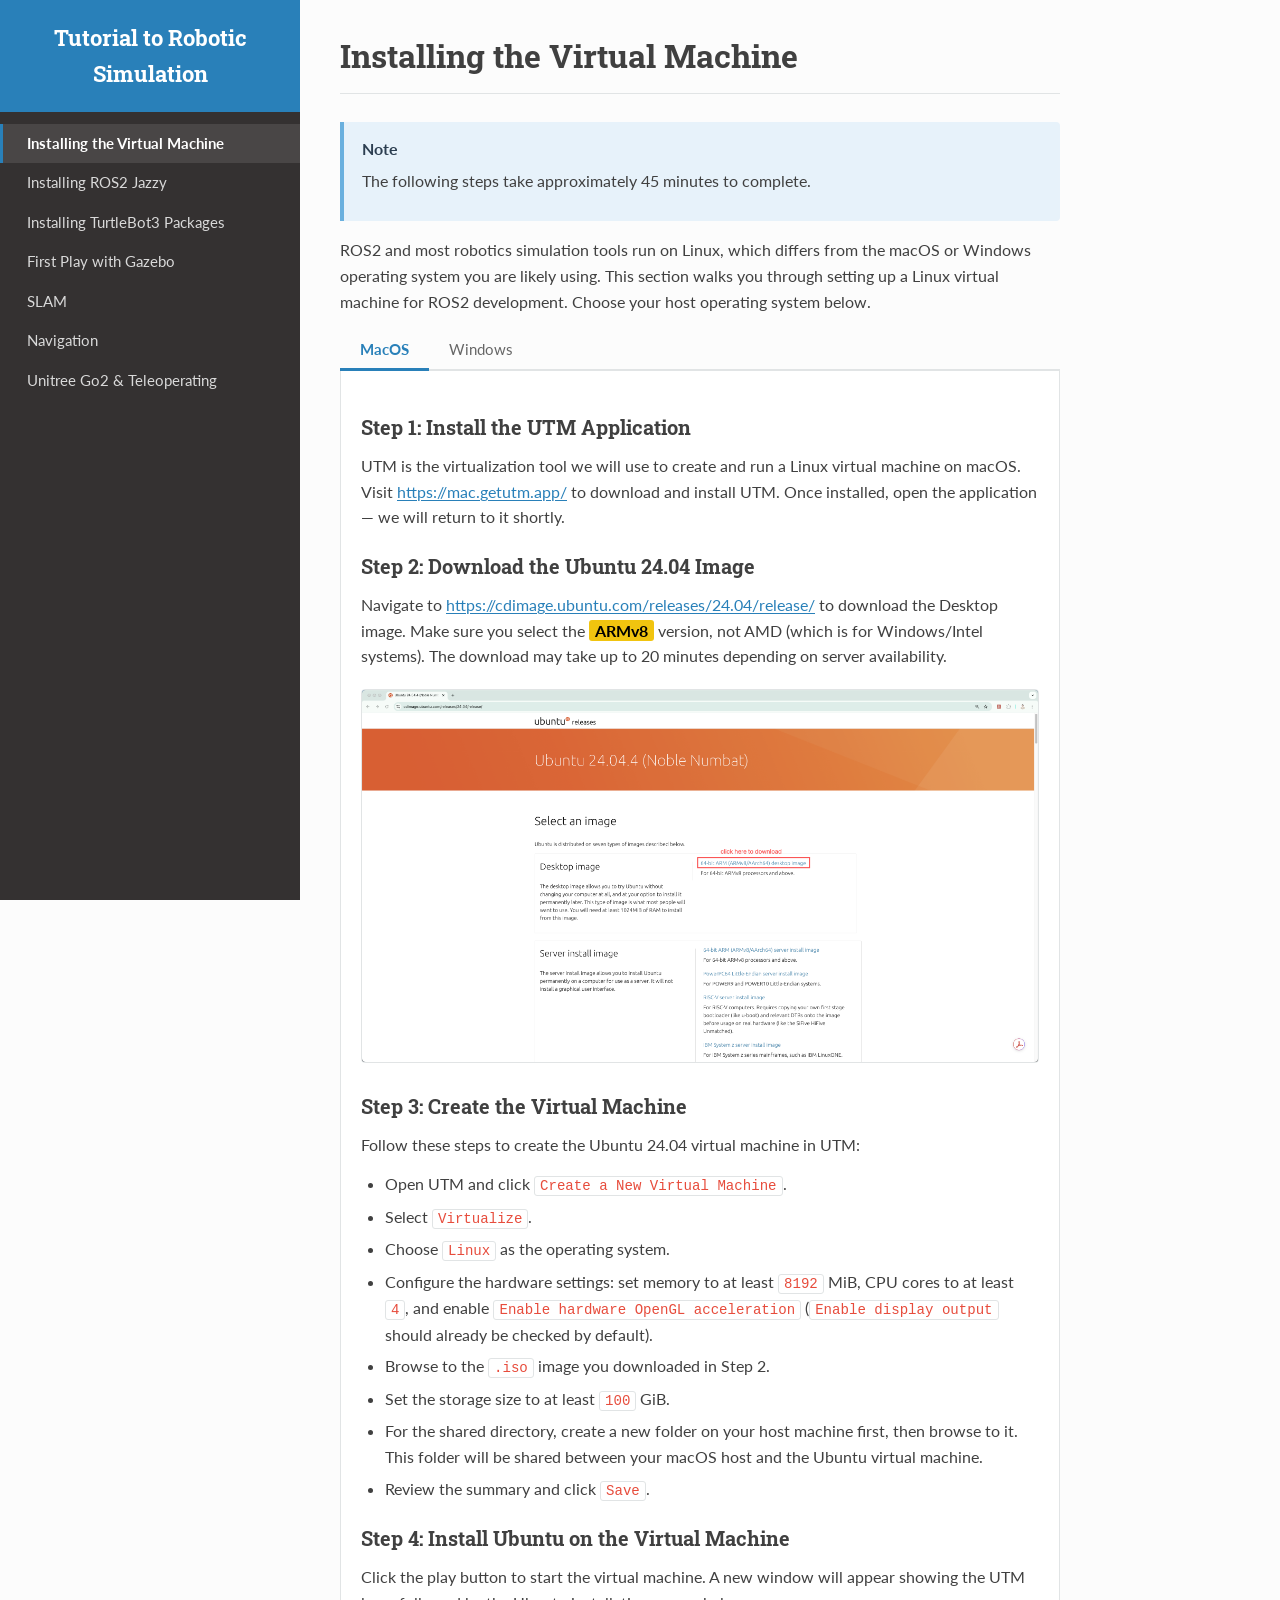
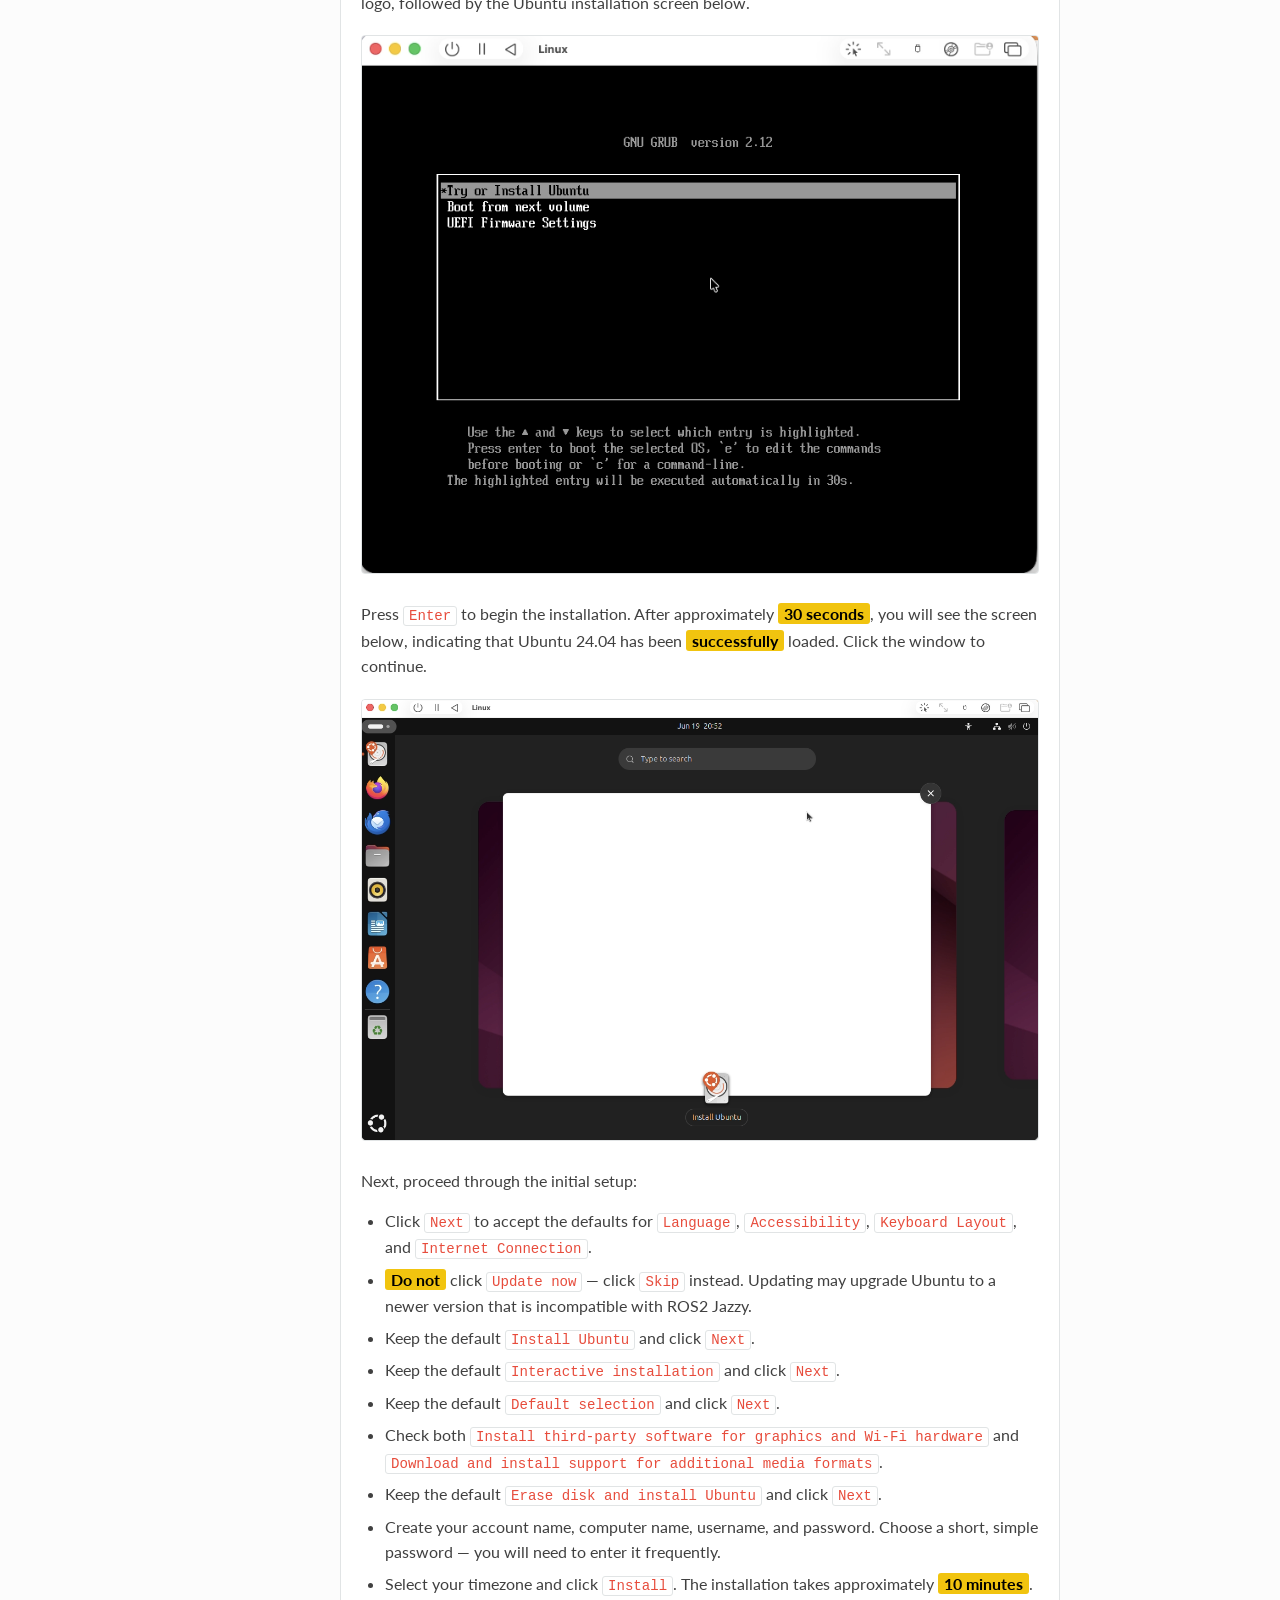
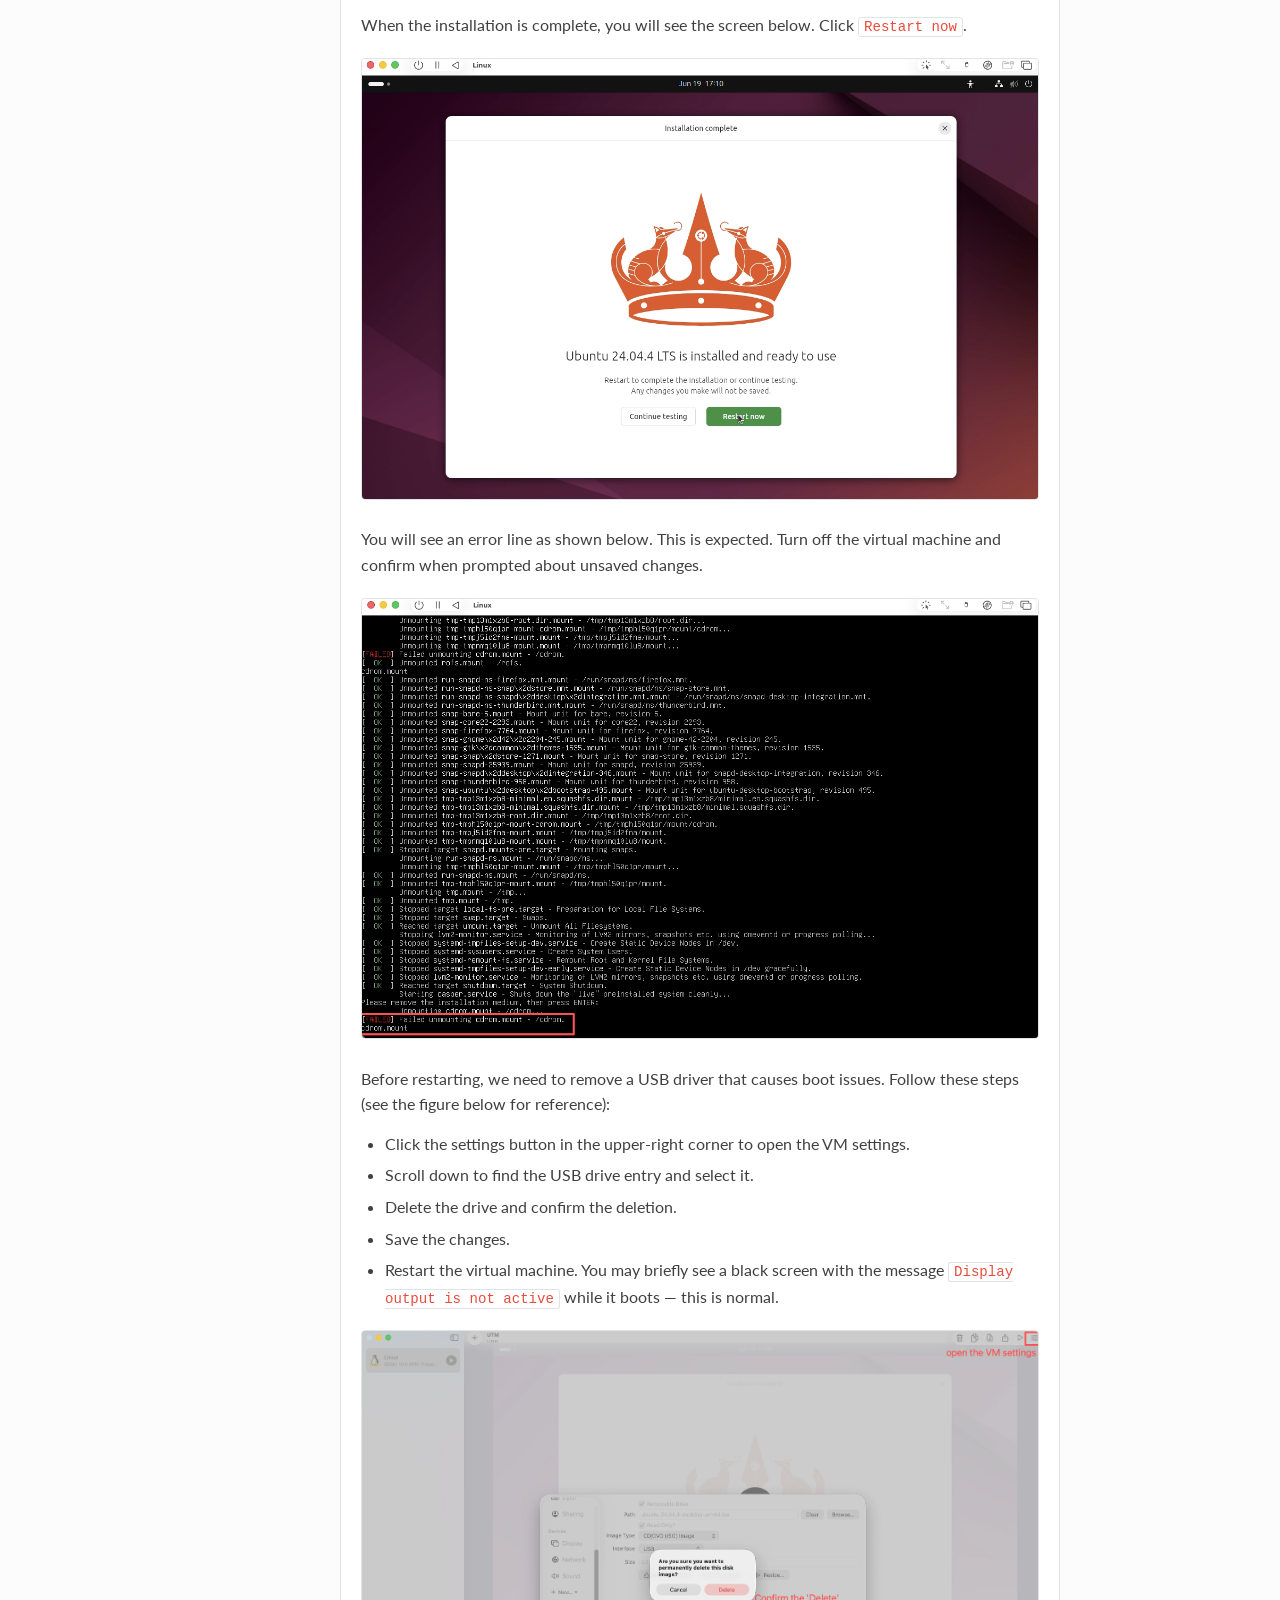
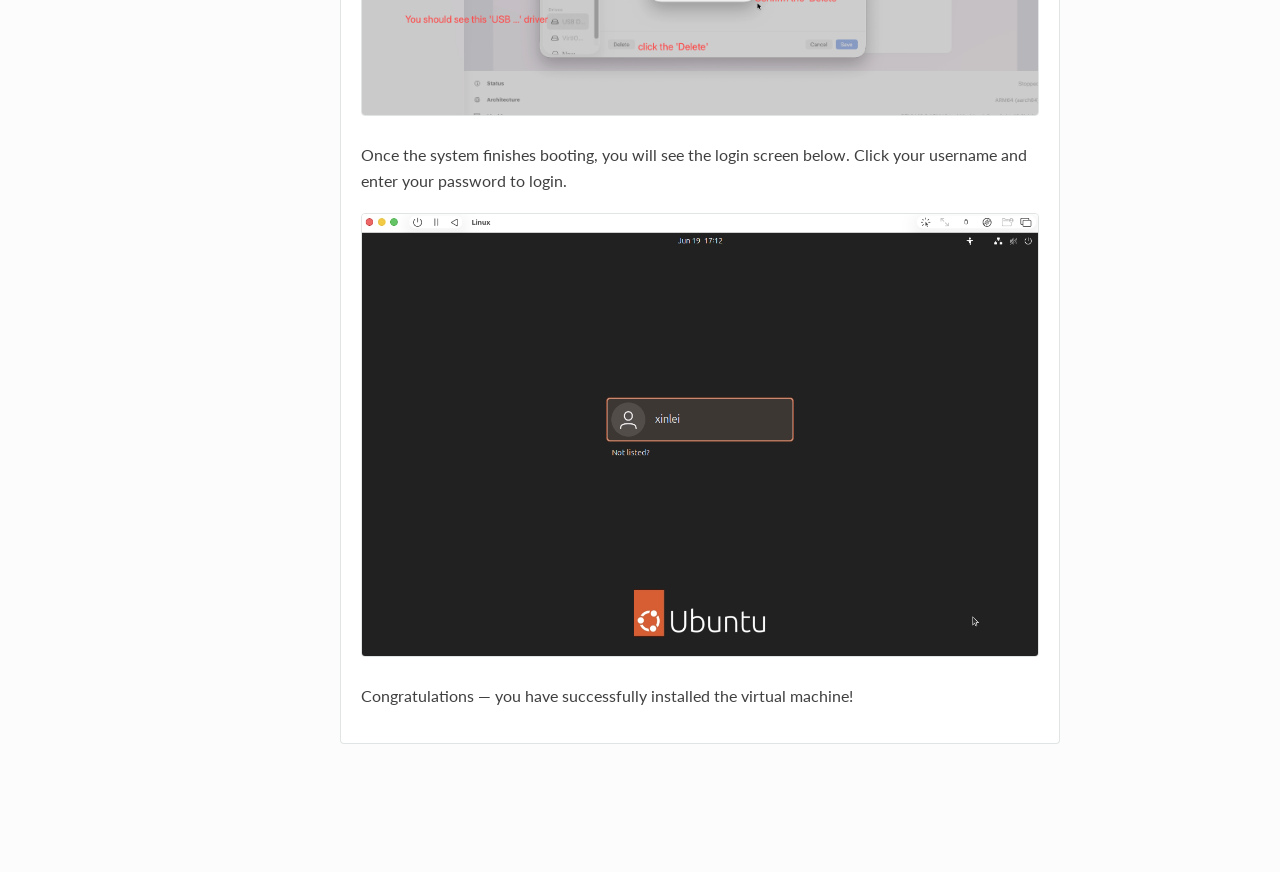
==== commit aa0e1dd2: "Split into per-section HTML files with shared CSS/JS Refactor single-page layout into 7 independent " ====
--- a/index.html
+++ b/index.html
@@ -3,390 +3,47 @@
 <head>
 <meta charset="utf-8">
 <meta name="viewport" content="width=device-width, initial-scale=1.0">
-<title>Tutorial to Robotic Simulation</title>
+<title>Installing the Virtual Machine — Tutorial to Robotic Simulation</title>
 <link href="https://fonts.googleapis.com/css2?family=Lato:wght@400;700&family=Roboto+Slab:wght@400;700&display=swap" rel="stylesheet">
-<style>
-/* ── Reset ── */
-*, *::before, *::after { box-sizing: border-box; margin: 0; padding: 0; }
-
-/* ── Root variables ── */
-:root {
-  --sidebar-width: 300px;
-  --sidebar-bg: #343131;
-  --nav-header-bg: #2980b9;
-  --content-bg: #fcfcfc;
-  --text-color: #404040;
-  --heading-color: #404040;
-  --link-color: #2980b9;
-  --link-hover: #3091d1;
-  --inline-code-color: #e74c3c;
-  --code-bg: #f8f8f8;
-  --code-border: #e1e4e5;
-  --highlight-bg: #f1c40f;
-  --highlight-text: #000;
-  --admonition-bg: #e7f2fa;
-  --admonition-border: #6ab0de;
-  --tab-active: #2980b9;
-  --tab-inactive-bg: #e0e0e0;
-  --font-body: 'Lato', sans-serif;
-  --font-heading: 'Roboto Slab', serif;
-}
-
-body {
-  font-family: var(--font-body);
-  font-size: 16px;
-  line-height: 1.6;
-  color: var(--text-color);
-  background: var(--content-bg);
-}
-
-/* ── Sidebar ── */
-.sidebar {
-  position: fixed;
-  top: 0;
-  left: 0;
-  width: var(--sidebar-width);
-  height: 100vh;
-  background: var(--sidebar-bg);
-  overflow-y: auto;
-  z-index: 100;
-  transition: transform 0.3s ease;
-}
-.sidebar-header {
-  background: var(--nav-header-bg);
-  padding: 20px;
-  text-align: center;
-}
-.sidebar-header h1 {
-  font-family: var(--font-heading);
-  font-size: 1.4em;
-  color: #fff;
-  margin: 0;
-}
-.sidebar-header p {
-  color: rgba(255,255,255,0.7);
-  font-size: 0.85em;
-  margin-top: 4px;
-}
-.sidebar-nav {
-  padding: 12px 0;
-}
-.sidebar-nav a {
-  display: block;
-  padding: 8px 24px;
-  color: #d9d9d9;
-  text-decoration: none;
-  font-size: 0.92em;
-  border-left: 3px solid transparent;
-  transition: background 0.15s, border-color 0.15s;
-}
-.sidebar-nav a:hover {
-  background: rgba(255,255,255,0.05);
-  color: #fff;
-}
-.sidebar-nav a.active {
-  background: rgba(255,255,255,0.1);
-  border-left-color: var(--nav-header-bg);
-  color: #fff;
-  font-weight: 700;
-}
-
-/* ── Mobile hamburger ── */
-.menu-toggle {
-  display: none;
-  position: fixed;
-  top: 12px;
-  left: 12px;
-  z-index: 200;
-  background: var(--nav-header-bg);
-  color: #fff;
-  border: none;
-  border-radius: 4px;
-  padding: 8px 12px;
-  font-size: 1.2em;
-  cursor: pointer;
-}
-.overlay {
-  display: none;
-  position: fixed;
-  inset: 0;
-  background: rgba(0,0,0,0.5);
-  z-index: 90;
-}
-
-/* ── Main content ── */
-.main {
-  margin-left: var(--sidebar-width);
-  max-width: 800px;
-  padding: 30px 40px 80px;
-}
-.main > .page-title {
-  font-family: var(--font-heading);
-  font-size: 2em;
-  color: var(--heading-color);
-  border-bottom: 1px solid #e1e4e5;
-  padding-bottom: 12px;
-  margin-bottom: 28px;
-}
-
-/* ── Section ── */
-.section {
-  display: none;
-  margin-bottom: 48px;
-}
-.section.active {
-  display: block;
-}
-.section h2 {
-  font-family: var(--font-heading);
-  font-size: 1.6em;
-  color: var(--heading-color);
-  border-bottom: 1px solid #e1e4e5;
-  padding-bottom: 8px;
-  margin-bottom: 16px;
-}
-.section h3 {
-  font-family: var(--font-heading);
-  font-size: 1.25em;
-  color: var(--heading-color);
-  margin: 20px 0 10px;
-}
-.section p {
-  margin-bottom: 14px;
-}
-
-/* ── Inline code ── */
-code {
-  background: #fff;
-  border: 1px solid var(--code-border);
-  border-radius: 3px;
-  padding: 1px 5px;
-  font-size: 0.88em;
-  color: var(--inline-code-color);
-  font-family: 'SFMono-Regular', Consolas, 'Liberation Mono', Menlo, monospace;
-}
-
-/* ── Inline highlight ── */
-.highlight-text {
-  background: var(--highlight-bg);
-  color: var(--highlight-text);
-  padding: 1px 6px;
-  border-radius: 3px;
-  font-weight: 700;
-}
-
-/* ── Code block ── */
-.code-block-wrapper {
-  position: relative;
-  margin: 16px 0;
-}
-.code-block-wrapper pre {
-  background: var(--code-bg);
-  border: 1px solid var(--code-border);
-  border-radius: 4px;
-  padding: 16px 20px;
-  overflow-x: auto;
-  font-family: 'SFMono-Regular', Consolas, 'Liberation Mono', Menlo, monospace;
-  font-size: 0.85em;
-  line-height: 1.55;
-  color: var(--text-color);
-}
-.code-block-wrapper pre code {
-  background: none;
-  border: none;
-  padding: 0;
-  color: inherit;
-  font-size: inherit;
-}
-.copy-btn {
-  position: absolute;
-  top: 8px;
-  right: 8px;
-  background: #e1e4e5;
-  border: none;
-  border-radius: 3px;
-  padding: 4px 10px;
-  font-size: 0.78em;
-  color: #555;
-  cursor: pointer;
-  opacity: 0;
-  transition: opacity 0.2s;
-}
-.code-block-wrapper:hover .copy-btn {
-  opacity: 1;
-}
-.copy-btn:hover {
-  background: #d1d4d5;
-}
-.copy-btn.copied {
-  background: #27ae60;
-  color: #fff;
-}
-
-/* ── Tabs (Section 1) ── */
-.tabs {
-  margin: 16px 0;
-}
-.tab-buttons {
-  display: flex;
-  border-bottom: 2px solid #e1e4e5;
-  margin-bottom: 0;
-}
-.tab-btn {
-  padding: 10px 20px;
-  border: none;
-  background: none;
-  font-family: var(--font-body);
-  font-size: 0.95em;
-  color: #666;
-  cursor: pointer;
-  border-bottom: 3px solid transparent;
-  margin-bottom: -2px;
-  transition: color 0.15s, border-color 0.15s;
-}
-.tab-btn:hover {
-  color: var(--text-color);
-}
-.tab-btn.active {
-  color: var(--tab-active);
-  border-bottom-color: var(--tab-active);
-  font-weight: 700;
-}
-.tab-content {
-  display: none;
-  border: 1px solid #e1e4e5;
-  border-top: none;
-  padding: 20px;
-  background: #fff;
-  border-radius: 0 0 4px 4px;
-}
-.tab-content.active {
-  display: block;
-}
-
-/* ── Admonition / Note ── */
-.admonition {
-  background: var(--admonition-bg);
-  border-left: 4px solid var(--admonition-border);
-  padding: 14px 18px;
-  margin: 16px 0;
-  border-radius: 0 4px 4px 0;
-}
-.admonition .admonition-title {
-  font-weight: 700;
-  margin-bottom: 6px;
-  color: #2c3e50;
-}
-
-/* ── Links ── */
-a {
-  color: var(--link-color);
-  text-decoration: none;
-}
-a:hover {
-  color: var(--link-hover);
-  text-decoration: underline;
-}
-
-/* ── Inline link (clickable reference) ── */
-a.inline-link {
-  color: var(--link-color);
-  text-decoration: underline;
-  text-underline-offset: 2px;
-}
-a.inline-link:hover {
-  color: var(--link-hover);
-}
-
-/* ── Figure block ── */
-.figure {
-  margin: 20px 0;
-  text-align: center;
-}
-.figure img {
-  max-width: 100%;
-  height: auto;
-  border: 1px solid var(--code-border);
-  border-radius: 4px;
-}
-.figure .caption {
-  margin-top: 8px;
-  font-size: 0.9em;
-  color: #666;
-  font-style: italic;
-}
-
-/* ── Lists ── */
-.section ul, .section ol {
-  margin: 0 0 14px 24px;
-}
-.section li {
-  margin-bottom: 6px;
-}
-
-/* ── Responsive ── */
-@media (max-width: 768px) {
-  .sidebar {
-    transform: translateX(-100%);
-  }
-  .sidebar.open {
-    transform: translateX(0);
-  }
-  .main {
-    margin-left: 0;
-    padding: 60px 20px 60px;
-  }
-  .menu-toggle {
-    display: block;
-  }
-  .overlay.open {
-    display: block;
-  }
-}
-</style>
+<link rel="stylesheet" href="style.css">
 </head>
 <body>
 
-<!-- Mobile hamburger -->
 <button class="menu-toggle" id="menuToggle" aria-label="Toggle navigation">&#9776;</button>
 <div class="overlay" id="overlay"></div>
 
-<!-- Sidebar -->
 <nav class="sidebar" id="sidebar">
   <div class="sidebar-header">
     <h1>Tutorial to Robotic Simulation</h1>
-    <!-- <p>Jazzy Jalisco</p> -->
   </div>
-  <div class="sidebar-nav" id="sidebarNav">
-    <a href="#installing-vm" class="active">Installing the Virtual Machine</a>
-    <a href="#installing-ros2">Installing ROS2 Jazzy</a>
-    <a href="#installing-turtlebot3">Installing TurtleBot3 Packages</a>
-    <a href="#gazebo">First Play with Gazebo</a>
-    <a href="#slam">SLAM</a>
-    <a href="#navigation">Navigation</a>
-    <a href="#unitree-go2">Unitree Go2 &amp; Teleoperating</a>
+  <div class="sidebar-nav">
+    <a href="index.html" class="active">Installing the Virtual Machine</a>
+    <a href="installing-ros2.html">Installing ROS2 Jazzy</a>
+    <a href="installing-turtlebot3.html">Installing TurtleBot3 Packages</a>
+    <a href="gazebo.html">First Play with Gazebo</a>
+    <a href="slam.html">SLAM</a>
+    <a href="navigation.html">Navigation</a>
+    <a href="unitree-go2.html">Unitree Go2 &amp; Teleoperating</a>
   </div>
 </nav>
 
-<!-- Main content -->
 <div class="main">
   <h1 class="page-title">Installing the Virtual Machine</h1>
 
-  <!-- ════════════════════════════════════════════ -->
-  <!-- Section 1: Installing the Virtual Machine    -->
-  <!-- ════════════════════════════════════════════ -->
-  <div class="section active" id="installing-vm">
+  <div class="section">
+    <div class="admonition">
+      <div class="admonition-title">Note</div>
+      <p>The following steps take approximately 45 minutes to complete.</p>
+    </div>
     <p>
       ROS2 and most robotics simulation tools run on Linux, which differs from the macOS or Windows operating system you are likely using. This section walks you through setting up a Linux virtual machine for ROS2 development. Choose your host operating system below.
     </p>
-
     <div class="tabs">
       <div class="tab-buttons">
         <button class="tab-btn active" data-tab="macos">MacOS</button>
         <button class="tab-btn" data-tab="windows">Windows</button>
       </div>
       <div class="tab-content active" id="tab-macos">
-        <p><span class="highlight-text">The following steps take approximately 45 minutes to complete.</span></p>
         <h3>Step 1: Install the UTM Application</h3>
         <p>
           UTM is the virtualization tool we will use to create and run a Linux virtual machine on macOS. Visit <a class="inline-link" href="https://mac.getutm.app/" target="_blank">https://mac.getutm.app/</a> to download and install UTM. Once installed, open the application — we will return to it shortly.
@@ -397,7 +54,6 @@
         </p>
         <div class="figure">
           <img src="Figures/Mac_Ubuntu2404.png">
-          <!-- <div class="caption">Figure 1: Ubuntu 24.04 running on MacOS via UTM</div> -->
         </div>
         <h3>Step 3: Create the Virtual Machine</h3>
         <p>
@@ -445,7 +101,6 @@
         </p>
         <div class="figure">
           <img src="Figures/Ubuntu4.png">
-          <!-- <div class="caption">Figure 1: Ubuntu 24.04 running on MacOS via UTM</div> -->
         </div>
         <p>
             You will see an error line as shown below. This is expected. Turn off the virtual machine and confirm when prompted about unsaved changes.
@@ -467,7 +122,7 @@
           <img src="Figures/Ubuntu6.png">
         </div>
         <p>
-            Once the system finishes booting, you will see the login screen below. Click your username and enter your password.
+            Once the system finishes booting, you will see the login screen below. Click your username and enter your password to login.
         </p>
         <div class="figure">
           <img src="Figures/Ubuntu7.png">
@@ -491,181 +146,8 @@
       </div>
     </div>
   </div>
+</div>
 
-  <!-- ════════════════════════════════════════════ -->
-  <!-- Section 2: Installing ROS2 Jazzy Debian      -->
-  <!-- ════════════════════════════════════════════ -->
-  <div class="section" id="installing-ros2">
-    <h2>2. Installing ROS2 Jazzy Debian</h2>
-    <p>
-      Placeholder paragraph describing the ROS2 Jazzy Debian installation process.
-      Make sure your system is running <span class="highlight-text">Ubuntu 24.04 (Noble Numbat)</span>.
-    </p>
-    <p>
-      You will need to add the ROS2 apt repository and install the <code>ros-jazzy-desktop</code> package.
-    </p>
-    <div class="code-block-wrapper">
-      <button class="copy-btn">Copy</button>
-      <pre><code>$ sudo apt update &amp;&amp; sudo apt install -y software-properties-common
-$ sudo add-apt-repository universe
-$ sudo apt update &amp;&amp; sudo apt install -y ros-jazzy-desktop</code></pre>
-    </div>
-    <div class="admonition">
-      <div class="admonition-title">Note</div>
-      <p>Placeholder note — use this block for important callouts.</p>
-    </div>
-  </div>
-
-  <!-- ════════════════════════════════════════════ -->
-  <!-- Section 3: Installing TurtleBot3 Packages    -->
-  <!-- ════════════════════════════════════════════ -->
-  <div class="section" id="installing-turtlebot3">
-    <h2>3. Installing TurtleBot3 Packages</h2>
-    <p>
-      Placeholder paragraph for TurtleBot3 package installation.
-      The <code>turtlebot3</code> packages provide simulation and hardware support.
-    </p>
-    <div class="code-block-wrapper">
-      <button class="copy-btn">Copy</button>
-      <pre><code>$ sudo apt install -y ros-jazzy-turtlebot3*
-$ echo 'export TURTLEBOT3_MODEL=burger' &gt;&gt; ~/.bashrc</code></pre>
-    </div>
-  </div>
-
-  <!-- ════════════════════════════════════════════ -->
-  <!-- Section 4: First Play with Gazebo            -->
-  <!-- ════════════════════════════════════════════ -->
-  <div class="section" id="gazebo">
-    <h2>4. First Play with Gazebo Simulation World</h2>
-    <p>
-      Placeholder paragraph about launching Gazebo with TurtleBot3.
-      You will learn to spawn the robot in a <span class="highlight-text">simulated environment</span>
-      and drive it using keyboard teleoperation.
-    </p>
-    <div class="code-block-wrapper">
-      <button class="copy-btn">Copy</button>
-      <pre><code>$ source /opt/ros/jazzy/setup.bash
-$ ros2 launch turtlebot3_gazebo turtlebot3_world.launch.py</code></pre>
-    </div>
-  </div>
-
-  <!-- ════════════════════════════════════════════ -->
-  <!-- Section 5: SLAM                              -->
-  <!-- ════════════════════════════════════════════ -->
-  <div class="section" id="slam">
-    <h2>5. SLAM</h2>
-    <p>
-      Placeholder paragraph about Simultaneous Localization and Mapping.
-      SLAM allows the robot to build a map of its environment while
-      simultaneously tracking its own location using <code>slam_toolbox</code>.
-    </p>
-    <div class="code-block-wrapper">
-      <button class="copy-btn">Copy</button>
-      <pre><code>$ ros2 launch slam_toolbox online_async_launch.py</code></pre>
-    </div>
-  </div>
-
-  <!-- ════════════════════════════════════════════ -->
-  <!-- Section 6: Navigation                        -->
-  <!-- ════════════════════════════════════════════ -->
-  <div class="section" id="navigation">
-    <h2>6. Navigation</h2>
-    <p>
-      Placeholder paragraph about the ROS2 Navigation2 stack.
-      Nav2 provides autonomous navigation capabilities including
-      <span class="highlight-text">path planning</span> and <span class="highlight-text">obstacle avoidance</span>.
-    </p>
-    <div class="code-block-wrapper">
-      <button class="copy-btn">Copy</button>
-      <pre><code>$ ros2 launch nav2_bringup navigation_launch.py</code></pre>
-    </div>
-  </div>
-
-  <!-- ════════════════════════════════════════════ -->
-  <!-- Section 7: Unitree Go2 & Teleoperating       -->
-  <!-- ════════════════════════════════════════════ -->
-  <div class="section" id="unitree-go2">
-    <h2>7. Installing Unitree Go2 and Teleoperating</h2>
-    <p>
-      Placeholder paragraph about setting up the Unitree Go2 quadruped robot
-      with ROS2 and teleoperating it. This section covers the
-      <code>unitree_ros2</code> packages and joystick control.
-    </p>
-    <div class="code-block-wrapper">
-      <button class="copy-btn">Copy</button>
-      <pre><code>$ cd ~/ros2_ws/src
-$ git clone https://github.com/unitreerobotics/unitree_ros2.git
-$ cd ~/ros2_ws &amp;&amp; colcon build</code></pre>
-    </div>
-  </div>
-
-</div><!-- /.main -->
-
-<script>
-// ── Tab switching ──
-document.querySelectorAll('.tab-btn').forEach(btn => {
-  btn.addEventListener('click', () => {
-    const tabs = btn.closest('.tabs');
-    tabs.querySelectorAll('.tab-btn').forEach(b => b.classList.remove('active'));
-    tabs.querySelectorAll('.tab-content').forEach(c => c.classList.remove('active'));
-    btn.classList.add('active');
-    tabs.querySelector('#tab-' + btn.dataset.tab).classList.add('active');
-  });
-});
-
-// ── Copy button (strips leading "$ ") ──
-document.querySelectorAll('.copy-btn').forEach(btn => {
-  btn.addEventListener('click', () => {
-    const code = btn.nextElementSibling.textContent;
-    const cleaned = code.split('\n').map(line => {
-      return line.replace(/^\$\s?/, '');
-    }).join('\n').trim();
-    navigator.clipboard.writeText(cleaned).then(() => {
-      btn.textContent = 'Copied!';
-      btn.classList.add('copied');
-      setTimeout(() => {
-        btn.textContent = 'Copy';
-        btn.classList.remove('copied');
-      }, 2000);
-    });
-  });
-});
-
-// ── Mobile menu toggle ──
-const menuToggle = document.getElementById('menuToggle');
-const sidebar = document.getElementById('sidebar');
-const overlay = document.getElementById('overlay');
-menuToggle.addEventListener('click', () => {
-  sidebar.classList.toggle('open');
-  overlay.classList.toggle('open');
-});
-overlay.addEventListener('click', () => {
-  sidebar.classList.remove('open');
-  overlay.classList.remove('open');
-});
-
-// ── Section switching via sidebar ──
-const sections = document.querySelectorAll('.section');
-const navLinks = document.querySelectorAll('.sidebar-nav a');
-
-function showSection(id) {
-  sections.forEach(s => s.classList.remove('active'));
-  navLinks.forEach(a => a.classList.remove('active'));
-  const target = document.getElementById(id);
-  const link = document.querySelector('.sidebar-nav a[href="#' + id + '"]');
-  if (target) target.classList.add('active');
-  if (link) link.classList.add('active');
-  window.scrollTo(0, 0);
-}
-
-navLinks.forEach(link => {
-  link.addEventListener('click', e => {
-    e.preventDefault();
-    showSection(link.getAttribute('href').slice(1));
-    sidebar.classList.remove('open');
-    overlay.classList.remove('open');
-  });
-});
-</script>
+<script src="script.js"></script>
 </body>
 </html>
--- a/style.css
+++ b/style.css
@@ -0,0 +1,333 @@
+/* ── Reset ── */
+*, *::before, *::after { box-sizing: border-box; margin: 0; padding: 0; }
+
+/* ── Root variables ── */
+:root {
+  --sidebar-width: 300px;
+  --sidebar-bg: #343131;
+  --nav-header-bg: #2980b9;
+  --content-bg: #fcfcfc;
+  --text-color: #404040;
+  --heading-color: #404040;
+  --link-color: #2980b9;
+  --link-hover: #3091d1;
+  --inline-code-color: #e74c3c;
+  --code-bg: #f8f8f8;
+  --code-border: #e1e4e5;
+  --highlight-bg: #f1c40f;
+  --highlight-text: #000;
+  --admonition-bg: #e7f2fa;
+  --admonition-border: #6ab0de;
+  --tab-active: #2980b9;
+  --tab-inactive-bg: #e0e0e0;
+  --font-body: 'Lato', sans-serif;
+  --font-heading: 'Roboto Slab', serif;
+}
+
+body {
+  font-family: var(--font-body);
+  font-size: 16px;
+  line-height: 1.6;
+  color: var(--text-color);
+  background: var(--content-bg);
+}
+
+/* ── Sidebar ── */
+.sidebar {
+  position: fixed;
+  top: 0;
+  left: 0;
+  width: var(--sidebar-width);
+  height: 100vh;
+  background: var(--sidebar-bg);
+  overflow-y: auto;
+  z-index: 100;
+  transition: transform 0.3s ease;
+}
+.sidebar-header {
+  background: var(--nav-header-bg);
+  padding: 20px;
+  text-align: center;
+}
+.sidebar-header h1 {
+  font-family: var(--font-heading);
+  font-size: 1.4em;
+  color: #fff;
+  margin: 0;
+}
+.sidebar-header p {
+  color: rgba(255,255,255,0.7);
+  font-size: 0.85em;
+  margin-top: 4px;
+}
+.sidebar-nav {
+  padding: 12px 0;
+}
+.sidebar-nav a {
+  display: block;
+  padding: 8px 24px;
+  color: #d9d9d9;
+  text-decoration: none;
+  font-size: 0.92em;
+  border-left: 3px solid transparent;
+  transition: background 0.15s, border-color 0.15s;
+}
+.sidebar-nav a:hover {
+  background: rgba(255,255,255,0.05);
+  color: #fff;
+}
+.sidebar-nav a.active {
+  background: rgba(255,255,255,0.1);
+  border-left-color: var(--nav-header-bg);
+  color: #fff;
+  font-weight: 700;
+}
+
+/* ── Mobile hamburger ── */
+.menu-toggle {
+  display: none;
+  position: fixed;
+  top: 12px;
+  left: 12px;
+  z-index: 200;
+  background: var(--nav-header-bg);
+  color: #fff;
+  border: none;
+  border-radius: 4px;
+  padding: 8px 12px;
+  font-size: 1.2em;
+  cursor: pointer;
+}
+.overlay {
+  display: none;
+  position: fixed;
+  inset: 0;
+  background: rgba(0,0,0,0.5);
+  z-index: 90;
+}
+
+/* ── Main content ── */
+.main {
+  margin-left: var(--sidebar-width);
+  max-width: 800px;
+  padding: 30px 40px 80px;
+}
+.main > .page-title {
+  font-family: var(--font-heading);
+  font-size: 2em;
+  color: var(--heading-color);
+  border-bottom: 1px solid #e1e4e5;
+  padding-bottom: 12px;
+  margin-bottom: 28px;
+}
+
+/* ── Section ── */
+.section {
+  margin-bottom: 48px;
+}
+.section h2 {
+  font-family: var(--font-heading);
+  font-size: 1.6em;
+  color: var(--heading-color);
+  border-bottom: 1px solid #e1e4e5;
+  padding-bottom: 8px;
+  margin-bottom: 16px;
+}
+.section h3 {
+  font-family: var(--font-heading);
+  font-size: 1.25em;
+  color: var(--heading-color);
+  margin: 20px 0 10px;
+}
+.section p {
+  margin-bottom: 14px;
+}
+
+/* ── Inline code ── */
+code {
+  background: #fff;
+  border: 1px solid var(--code-border);
+  border-radius: 3px;
+  padding: 1px 5px;
+  font-size: 0.88em;
+  color: var(--inline-code-color);
+  font-family: 'SFMono-Regular', Consolas, 'Liberation Mono', Menlo, monospace;
+}
+
+/* ── Inline highlight ── */
+.highlight-text {
+  background: var(--highlight-bg);
+  color: var(--highlight-text);
+  padding: 1px 6px;
+  border-radius: 3px;
+  font-weight: 700;
+}
+
+/* ── Code block ── */
+.code-block-wrapper {
+  position: relative;
+  margin: 16px 0;
+}
+.code-block-wrapper pre {
+  background: var(--code-bg);
+  border: 1px solid var(--code-border);
+  border-radius: 4px;
+  padding: 16px 20px;
+  overflow-x: auto;
+  font-family: 'SFMono-Regular', Consolas, 'Liberation Mono', Menlo, monospace;
+  font-size: 0.85em;
+  line-height: 1.55;
+  color: var(--text-color);
+}
+.code-block-wrapper pre code {
+  background: none;
+  border: none;
+  padding: 0;
+  color: inherit;
+  font-size: inherit;
+}
+.copy-btn {
+  position: absolute;
+  top: 8px;
+  right: 8px;
+  background: #e1e4e5;
+  border: none;
+  border-radius: 3px;
+  padding: 4px 10px;
+  font-size: 0.78em;
+  color: #555;
+  cursor: pointer;
+  opacity: 0;
+  transition: opacity 0.2s;
+}
+.code-block-wrapper:hover .copy-btn {
+  opacity: 1;
+}
+.copy-btn:hover {
+  background: #d1d4d5;
+}
+.copy-btn.copied {
+  background: #27ae60;
+  color: #fff;
+}
+
+/* ── Tabs ── */
+.tabs {
+  margin: 16px 0;
+}
+.tab-buttons {
+  display: flex;
+  border-bottom: 2px solid #e1e4e5;
+  margin-bottom: 0;
+}
+.tab-btn {
+  padding: 10px 20px;
+  border: none;
+  background: none;
+  font-family: var(--font-body);
+  font-size: 0.95em;
+  color: #666;
+  cursor: pointer;
+  border-bottom: 3px solid transparent;
+  margin-bottom: -2px;
+  transition: color 0.15s, border-color 0.15s;
+}
+.tab-btn:hover {
+  color: var(--text-color);
+}
+.tab-btn.active {
+  color: var(--tab-active);
+  border-bottom-color: var(--tab-active);
+  font-weight: 700;
+}
+.tab-content {
+  display: none;
+  border: 1px solid #e1e4e5;
+  border-top: none;
+  padding: 20px;
+  background: #fff;
+  border-radius: 0 0 4px 4px;
+}
+.tab-content.active {
+  display: block;
+}
+
+/* ── Admonition / Note ── */
+.admonition {
+  background: var(--admonition-bg);
+  border-left: 4px solid var(--admonition-border);
+  padding: 14px 18px;
+  margin: 16px 0;
+  border-radius: 0 4px 4px 0;
+}
+.admonition .admonition-title {
+  font-weight: 700;
+  margin-bottom: 6px;
+  color: #2c3e50;
+}
+
+/* ── Links ── */
+a {
+  color: var(--link-color);
+  text-decoration: none;
+}
+a:hover {
+  color: var(--link-hover);
+  text-decoration: underline;
+}
+
+/* ── Inline link (clickable reference) ── */
+a.inline-link {
+  color: var(--link-color);
+  text-decoration: underline;
+  text-underline-offset: 2px;
+}
+a.inline-link:hover {
+  color: var(--link-hover);
+}
+
+/* ── Figure block ── */
+.figure {
+  margin: 20px 0;
+  text-align: center;
+}
+.figure img {
+  max-width: 100%;
+  height: auto;
+  border: 1px solid var(--code-border);
+  border-radius: 4px;
+}
+.figure .caption {
+  margin-top: 8px;
+  font-size: 0.9em;
+  color: #666;
+  font-style: italic;
+}
+
+/* ── Lists ── */
+.section ul, .section ol {
+  margin: 0 0 14px 24px;
+}
+.section li {
+  margin-bottom: 6px;
+}
+
+/* ── Responsive ── */
+@media (max-width: 768px) {
+  .sidebar {
+    transform: translateX(-100%);
+  }
+  .sidebar.open {
+    transform: translateX(0);
+  }
+  .main {
+    margin-left: 0;
+    padding: 60px 20px 60px;
+  }
+  .menu-toggle {
+    display: block;
+  }
+  .overlay.open {
+    display: block;
+  }
+}
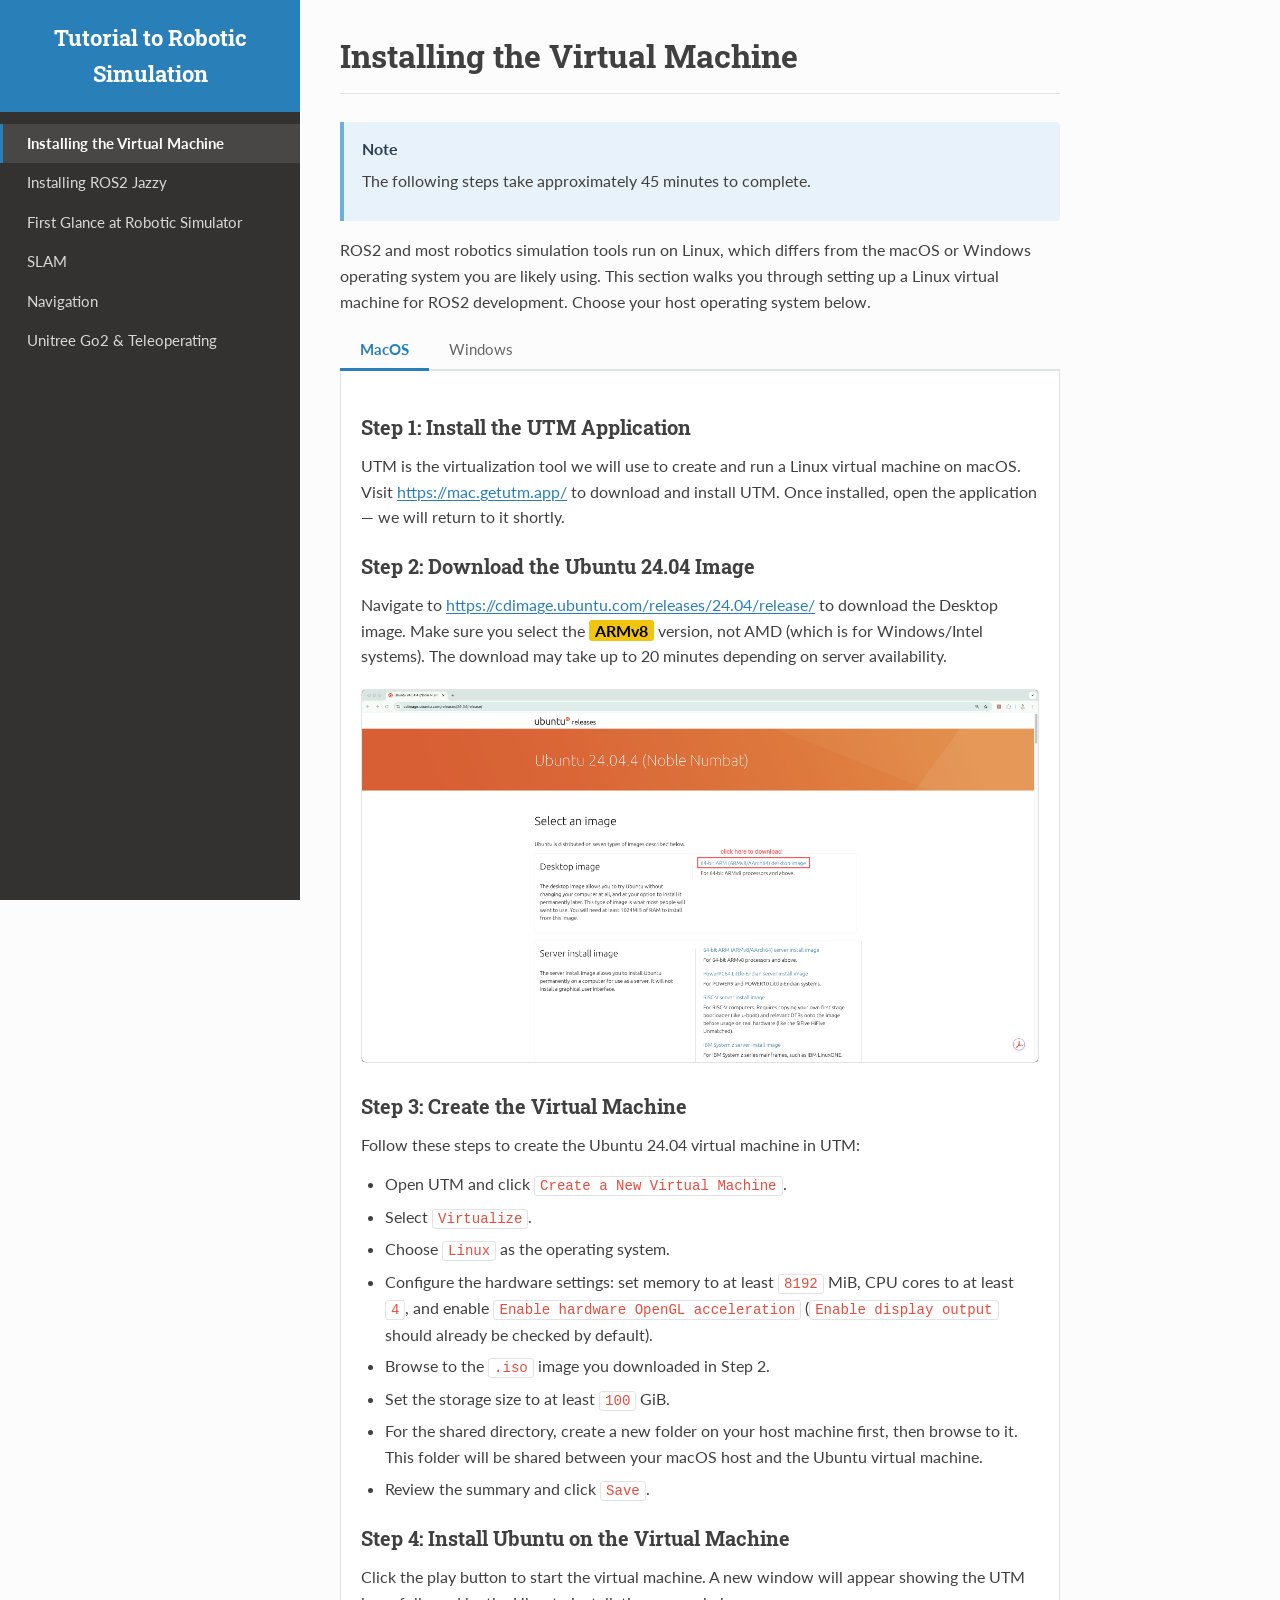
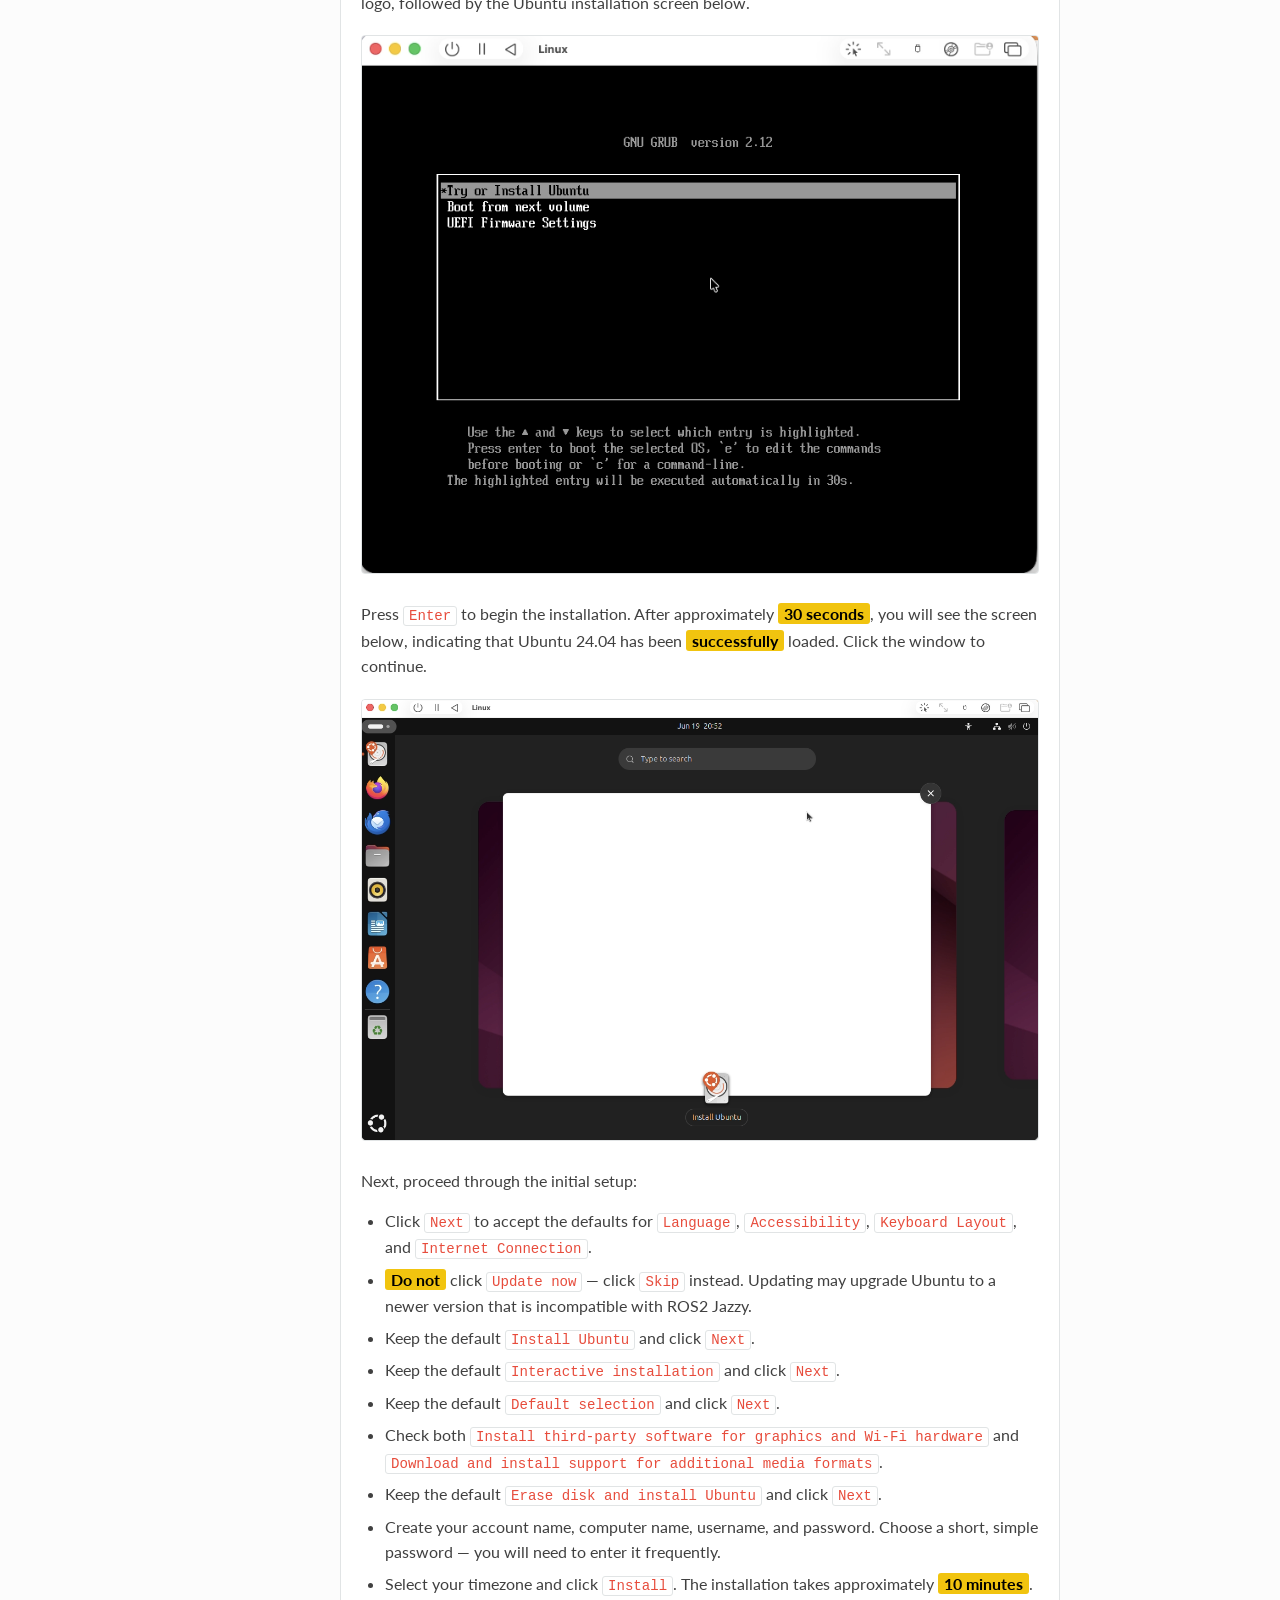
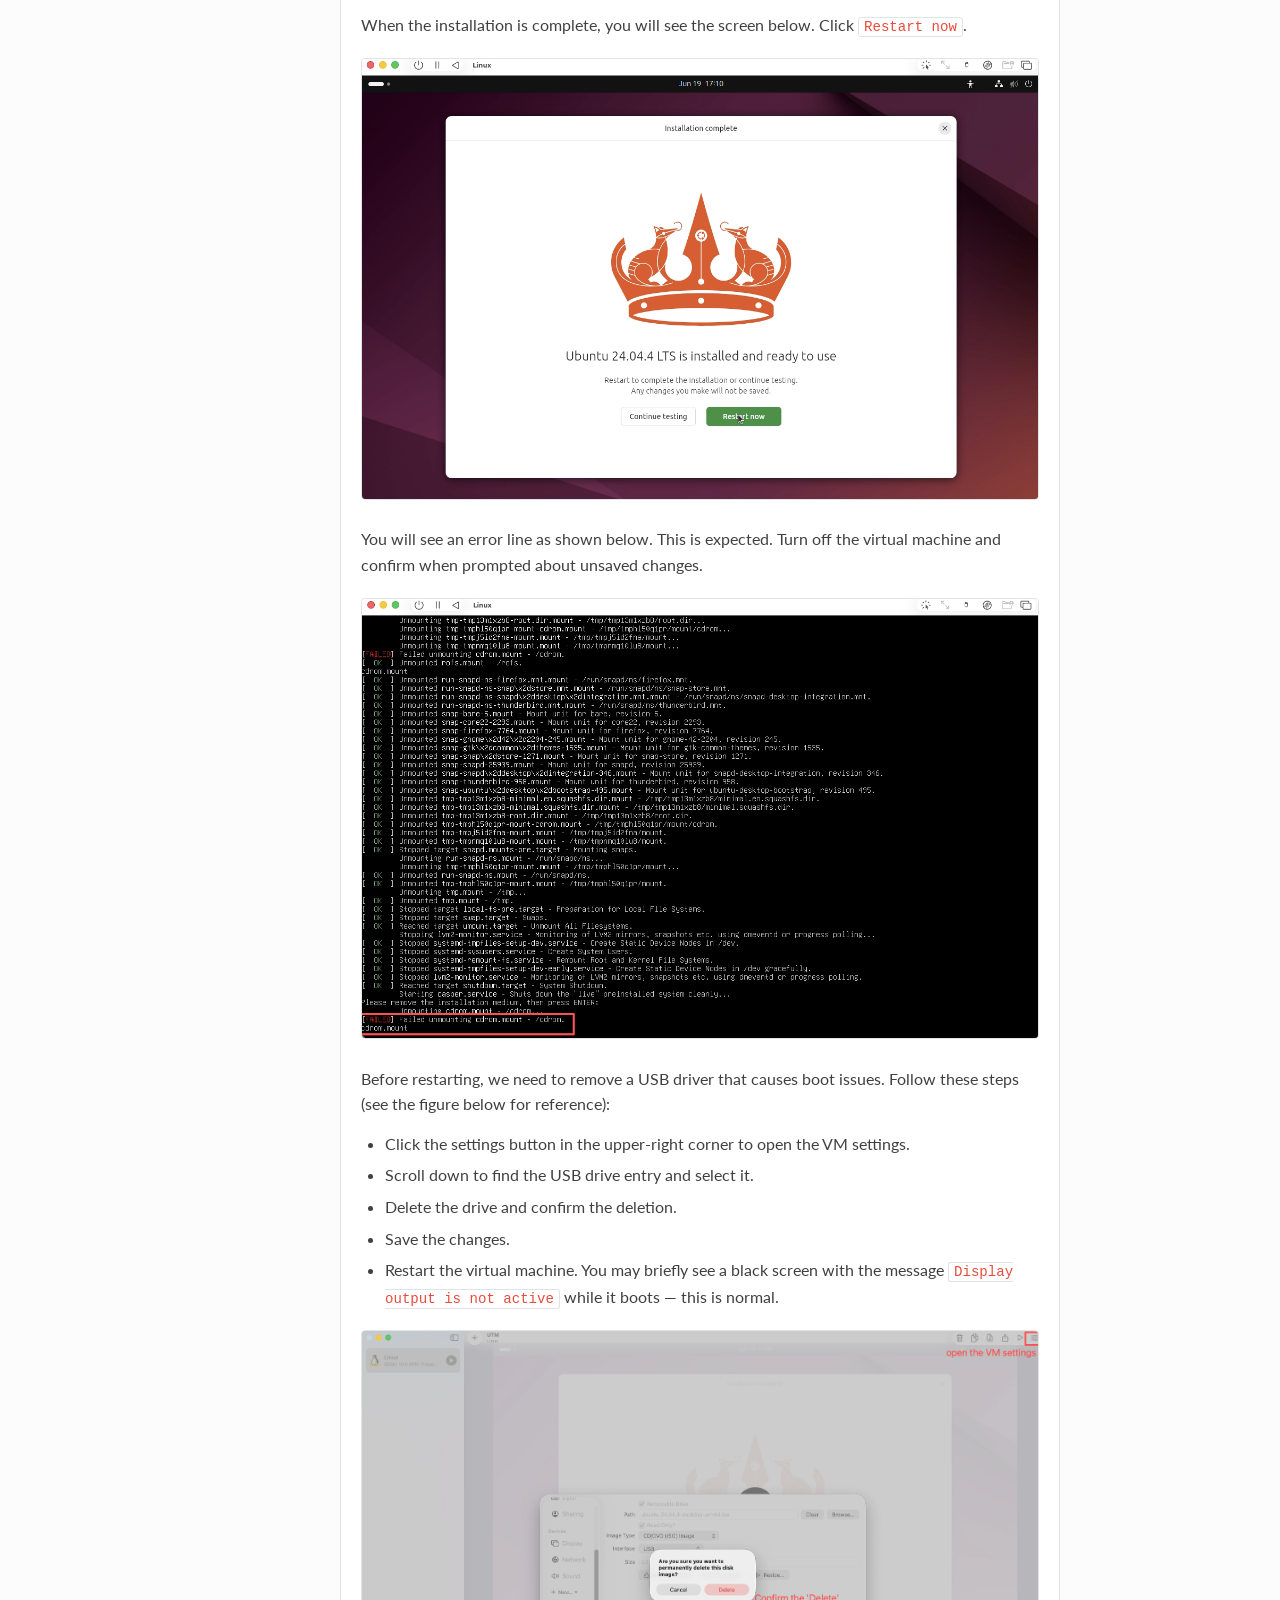
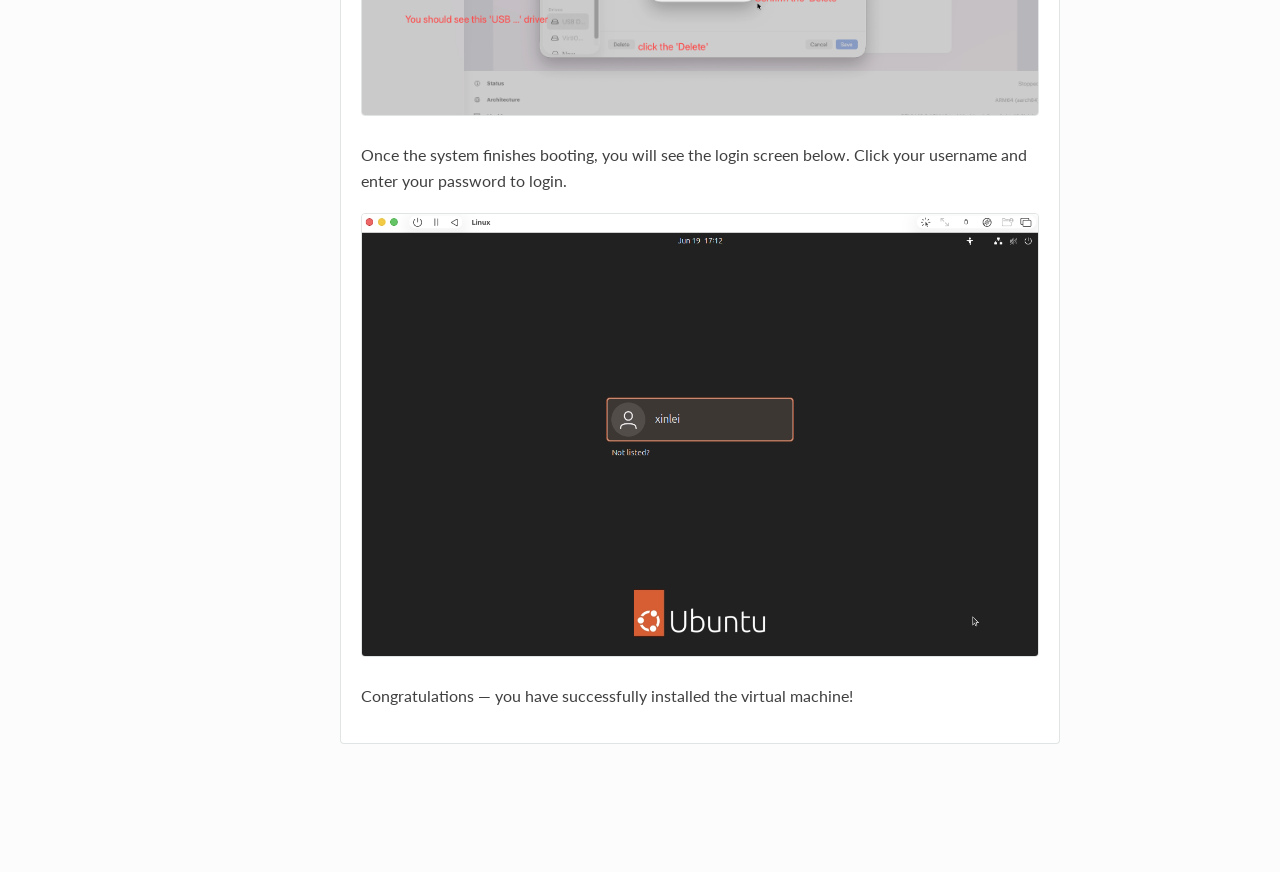
==== commit 0f2129f2: "Populate "First Glance at Robotic Simulator" section Replace the TurtleBot3 and "First Play with Gaz" ====
--- a/index.html
+++ b/index.html
@@ -19,8 +19,7 @@
   <div class="sidebar-nav">
     <a href="index.html" class="active">Installing the Virtual Machine</a>
     <a href="installing-ros2.html">Installing ROS2 Jazzy</a>
-    <a href="installing-turtlebot3.html">Installing TurtleBot3 Packages</a>
-    <a href="gazebo.html">First Play with Gazebo</a>
+    <a href="gazebo.html">First Glance at Robotic Simulator</a>
     <a href="slam.html">SLAM</a>
     <a href="navigation.html">Navigation</a>
     <a href="unitree-go2.html">Unitree Go2 &amp; Teleoperating</a>
@@ -132,16 +131,88 @@
         </p>
       </div>
       <div class="tab-content" id="tab-windows">
-        <h3>Windows Setup</h3>
-        <p>
-          Placeholder paragraph for Windows instructions. Use
-          <span class="highlight-text">highlighted text</span> for key points,
-          and <code>inline code</code> for paths like <code>C:\Users\</code>.
-        </p>
-        <div class="code-block-wrapper">
-          <button class="copy-btn">Copy</button>
-          <pre><code>$ wsl --install -d Ubuntu-24.04
-$ # WSL will restart your machine</code></pre>
+        <h3>Step 1: Install the Oracle VirtualBox Application</h3>
+        <p>
+          Oracle VirtualBox is the virtualization tool we will use to create and run a Linux virtual machine on Windows. Visit <a class="inline-link" href="https://www.virtualbox.org/wiki/Downloads" target="_blank">https://www.virtualbox.org/wiki/Downloads</a> to download and install Oracle VirtualBox. Once the installation is complete, open the application — we will return to it shortly.
+        </p>
+        <div class="figure">
+          <img src="Figures/windows_ubuntu1.png">
+        </div>
+        <h3>Step 2: Download the Ubuntu 24.04 Image</h3>
+        <p>
+          Navigate to <a class="inline-link" href="https://releases.ubuntu.com/24.04/" target="_blank">https://releases.ubuntu.com/24.04/</a> to download the Desktop image. Make sure you select the <span class="highlight-text">AMD64</span> version, not ARMv8 (which is for macOS systems). The download may take up to 20 minutes depending on server availability.
+        </p>
+        <div class="figure">
+          <img src="Figures/windows_ubuntu2.png">
+        </div>
+        <h3>Step 3: Create the Virtual Machine</h3>
+        <p>
+          Follow these steps to create the Ubuntu 24.04 virtual machine in Oracle VirtualBox:
+        </p>
+        <ul>
+          <li>Return to the open VirtualBox application and click <code>New</code>. Enter a name for the VM, then browse to the <code>.iso</code> image you downloaded in Step 2. Click <code>Next</code>.</li>
+          <div class="figure">
+            <img src="Figures/windows_ubuntu3.png">
+          </div>
+          <li>Create your username and password. Choose a short, simple password — you will need to enter it frequently. Enable the <code>Install Guest Additions</code> option, then click <code>Next</code>.</li>
+          <div class="figure">
+            <img src="Figures/windows_ubuntu4.png">
+          </div>
+          <li>Configure the hardware settings: set memory to at least <code>8192</code> MB, CPU cores to at least <code>4</code>, and disk size to at least <code>100</code> GB. Enable <code>Use EFI</code>. Click <code>Next</code>.</li>
+          <div class="figure">
+            <img src="Figures/windows_ubuntu5.png">
+          </div>
+          <li>Review the summary and click <code>Finish</code>. After a few seconds, the virtual machine window will appear automatically.</li>
+        </ul>
+        <h3>Step 4: Install Ubuntu on the Virtual Machine</h3>
+        <p>
+            After the virtual machine window appears, you will see the Ubuntu installation screen below. Press <code>Enter</code> to begin the installation.
+        </p>
+        <div class="figure">
+          <img src="Figures/windows_ubuntu6.png">
+        </div>
+        <p>
+            After approximately <span class="highlight-text">30 seconds</span>, you will see the screen below, indicating that Ubuntu 24.04 has been <span class="highlight-text">successfully</span> loaded. Click the window to continue.
+        </p>
+        <div class="figure">
+          <img src="Figures/windows_ubuntu7.png">
+        </div>
+        <p>
+            You don't need to do anything; the installation will proceed automatically, as shown in the figure below. This step takes approximately <span class="highlight-text">10 minutes</span>.
+        </p>
+        <div class="figure">
+          <img src="Figures/windows_ubuntu8.png">
+        </div>
+        <p>
+          When the installation is complete, you will see the screen below. Click <code>Restart now</code>. VirtualBox will then restart the Ubuntu system.
+        </p>
+        <div class="figure">
+          <img src="Figures/windows_ubuntu9.png">
+        </div>
+        <p>
+          After the system restarts, you will see the login screen below. Click your username and enter your password to log in.
+        </p>
+        <div class="figure">
+          <img src="Figures/windows_ubuntu10.png">
+        </div>
+        <p>
+          Congratulations — you have successfully installed the virtual machine!
+        </p>
+        <h3>Step 5: Configure the Required Virtual Machine Settings</h3>
+        <p>
+          Refer to the figure below and follow these steps to configure the required settings for the virtual machine.
+        </p>
+        <ul>
+          <li>Make sure you power off the virtual machine.</li>
+          <li>Click the <code>Settings</code> button.</li>
+          <li>Click the <code>Expert</code> tab.</li>
+          <li>Click the <code>Display</code> entry.</li>
+          <li>Set the video memory to its maximum value, e.g., <code>256 MB</code> as shown in the figure below.</li>
+          <li>Enable the <code>3D Acceleration</code> option.</li>
+          <li>Click the <code>OK</code> button to save the changes.</li>
+        </ul>
+        <div class="figure">
+          <img src="Figures/windows_ubuntu11.png">
         </div>
       </div>
     </div>
